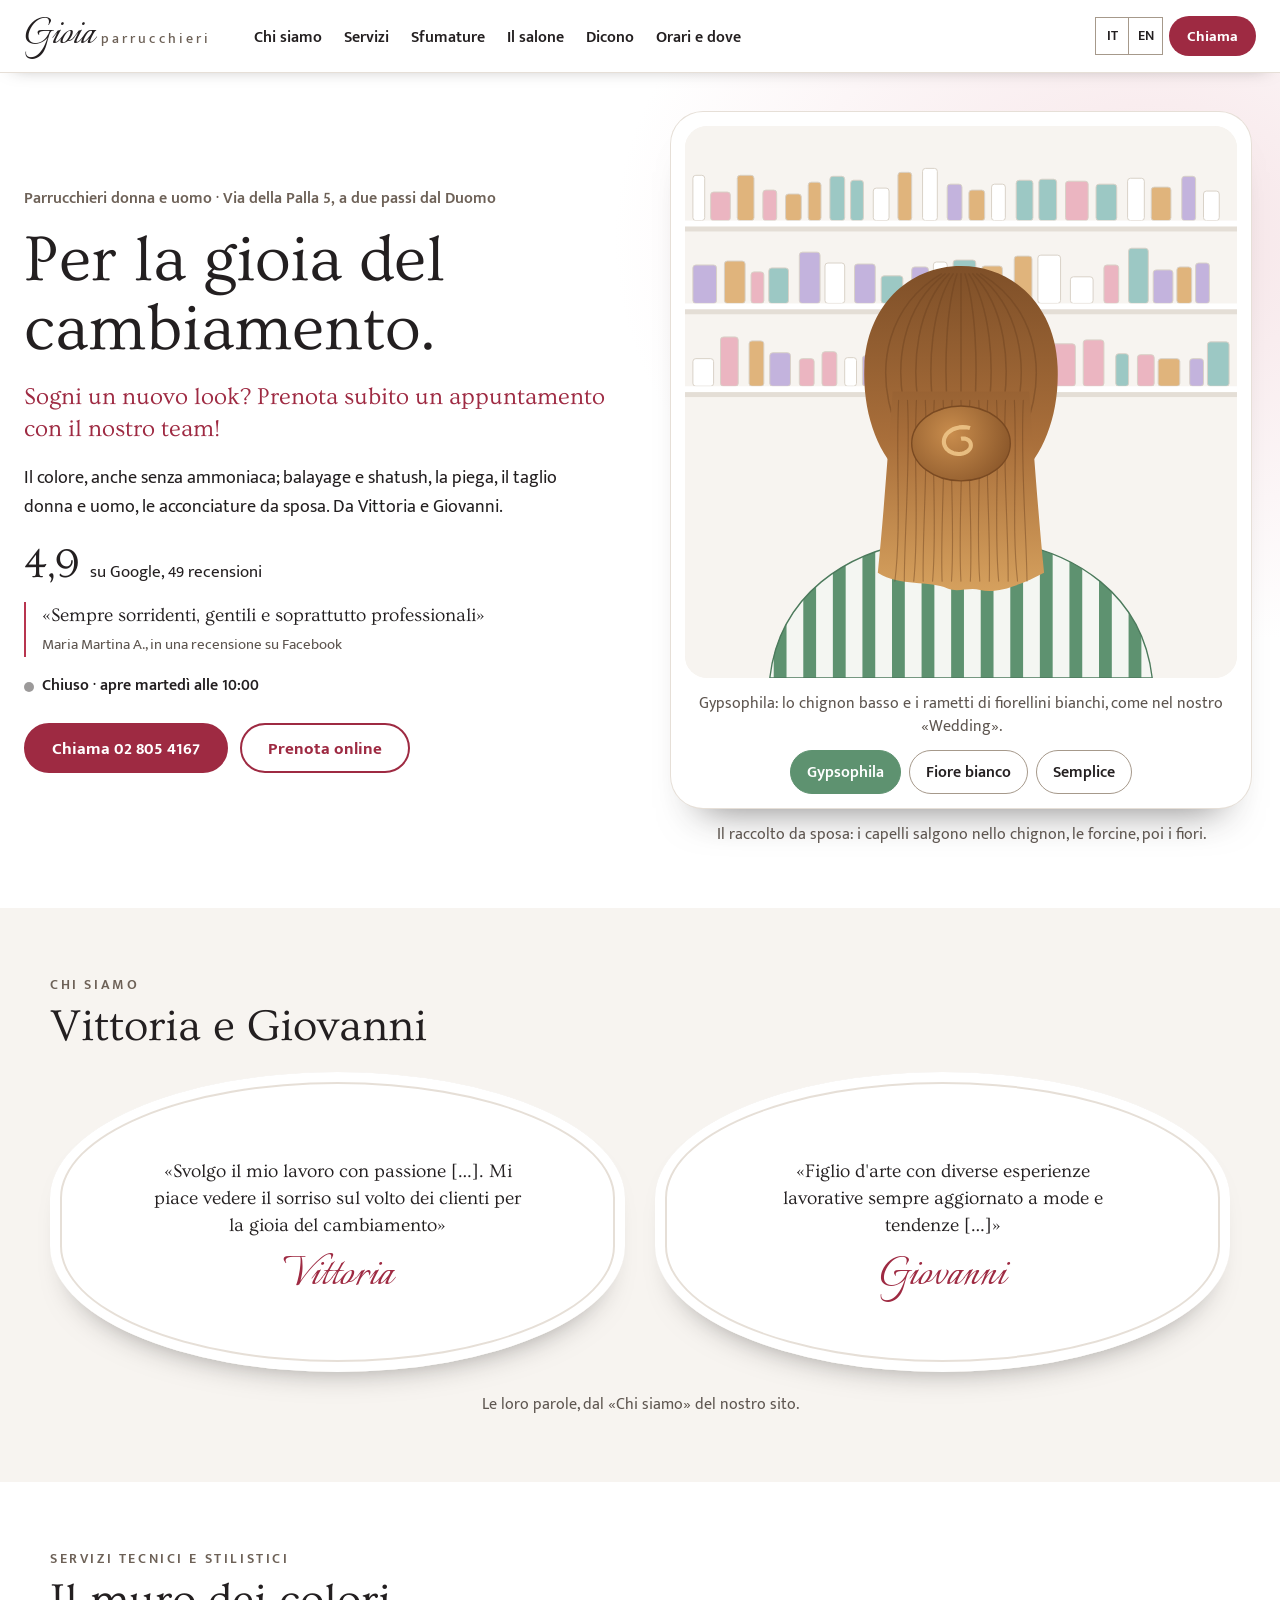
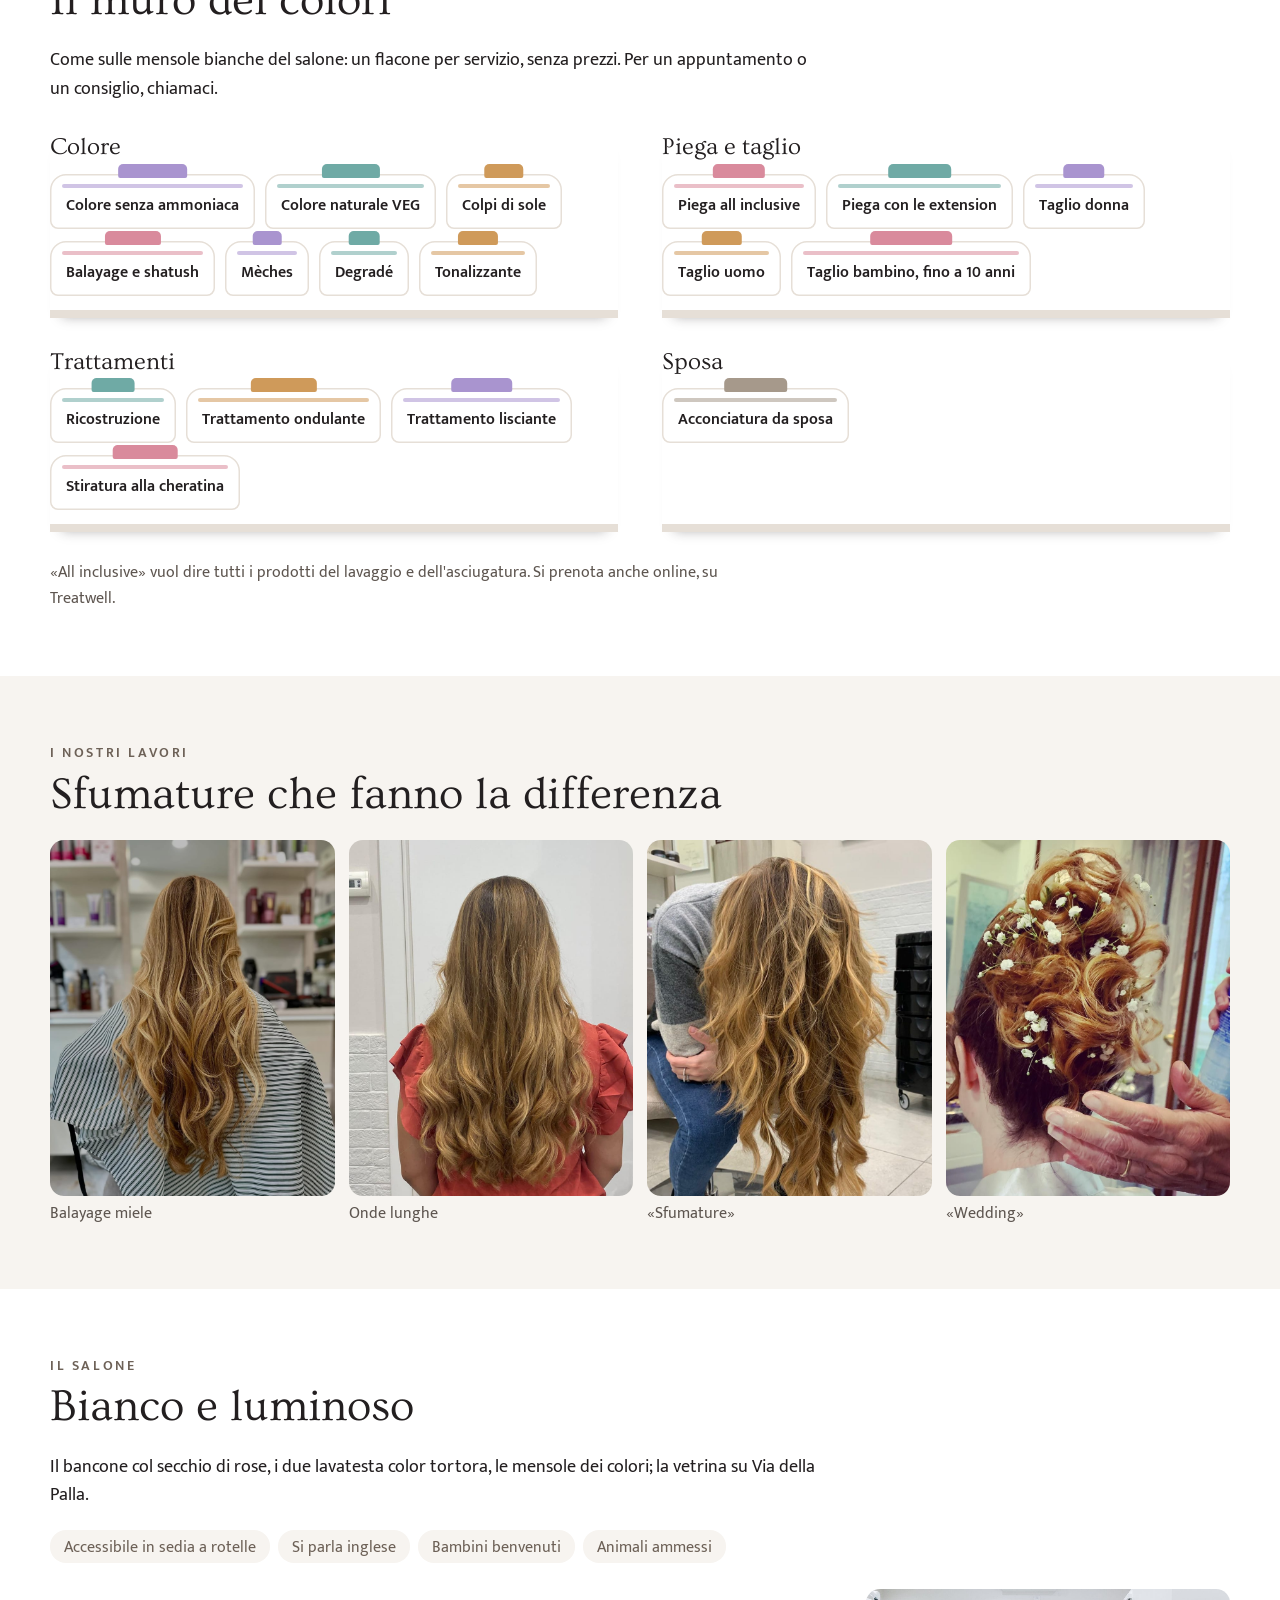
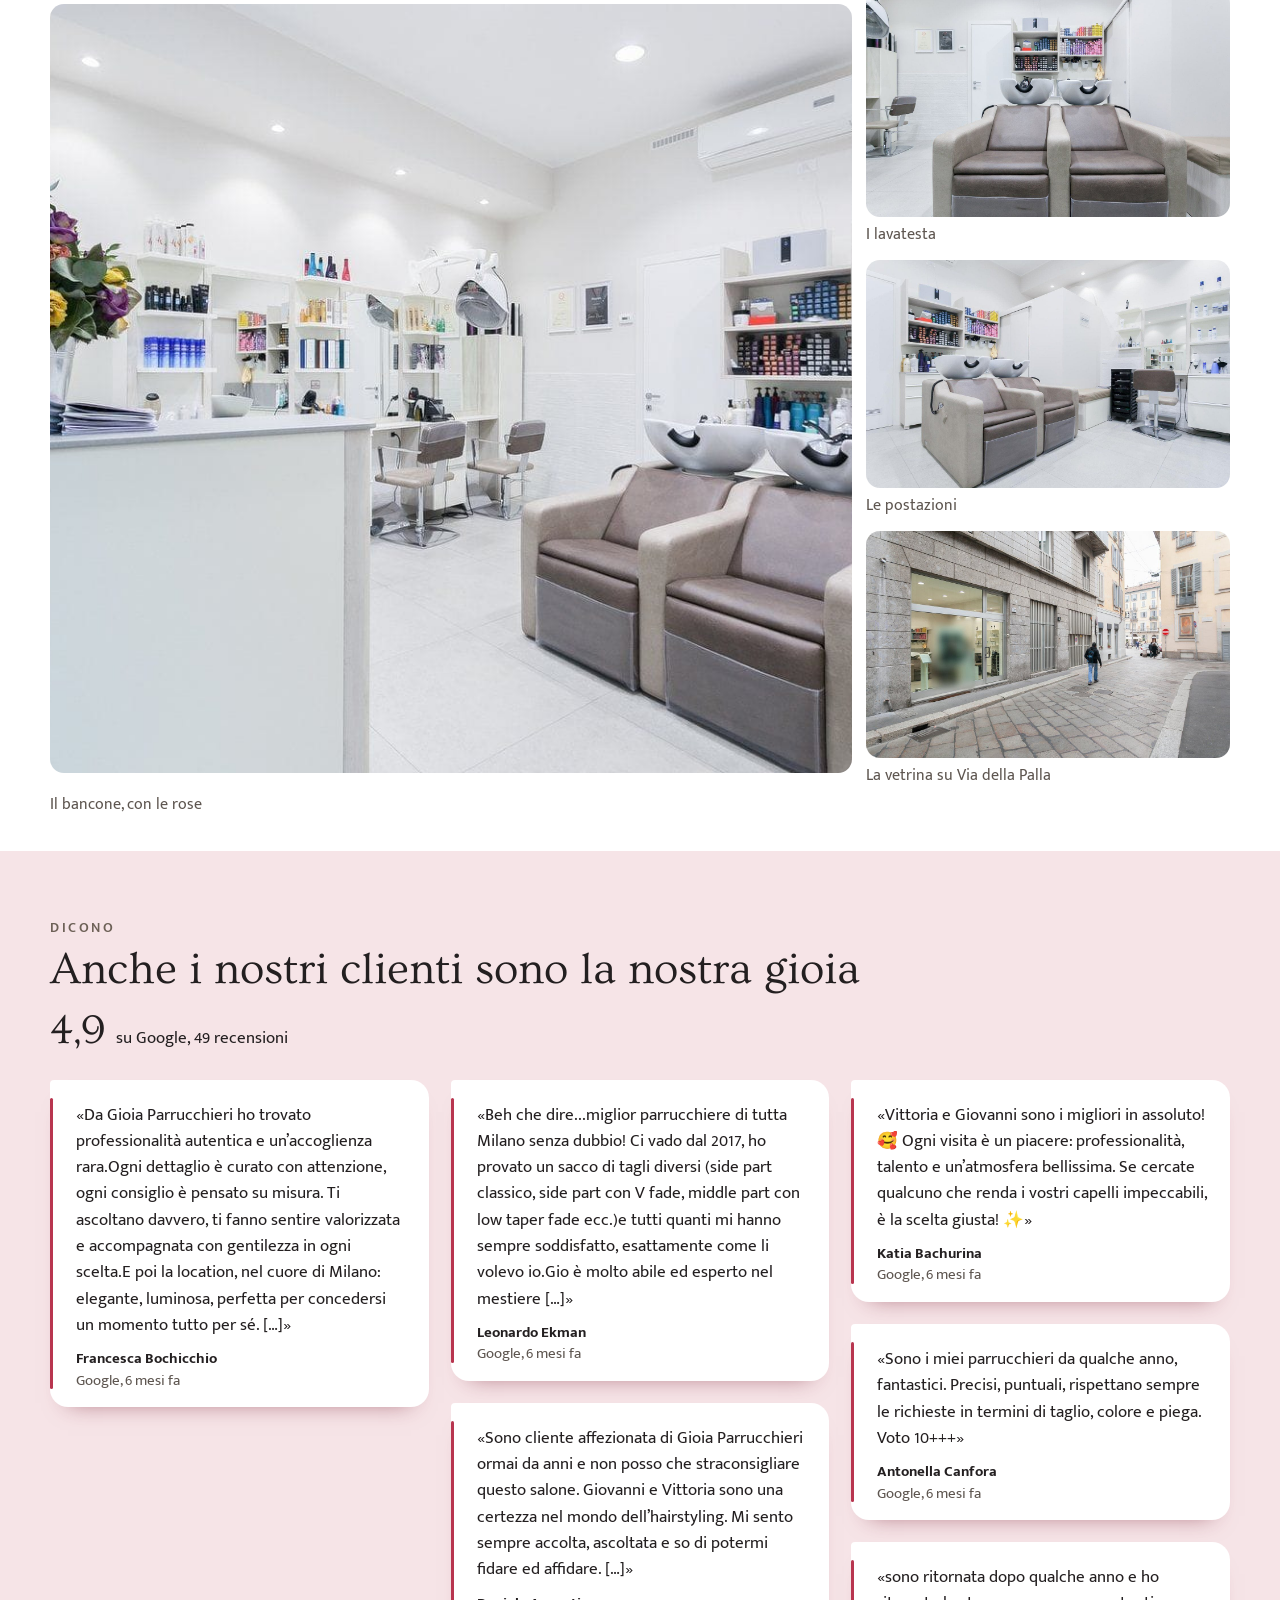
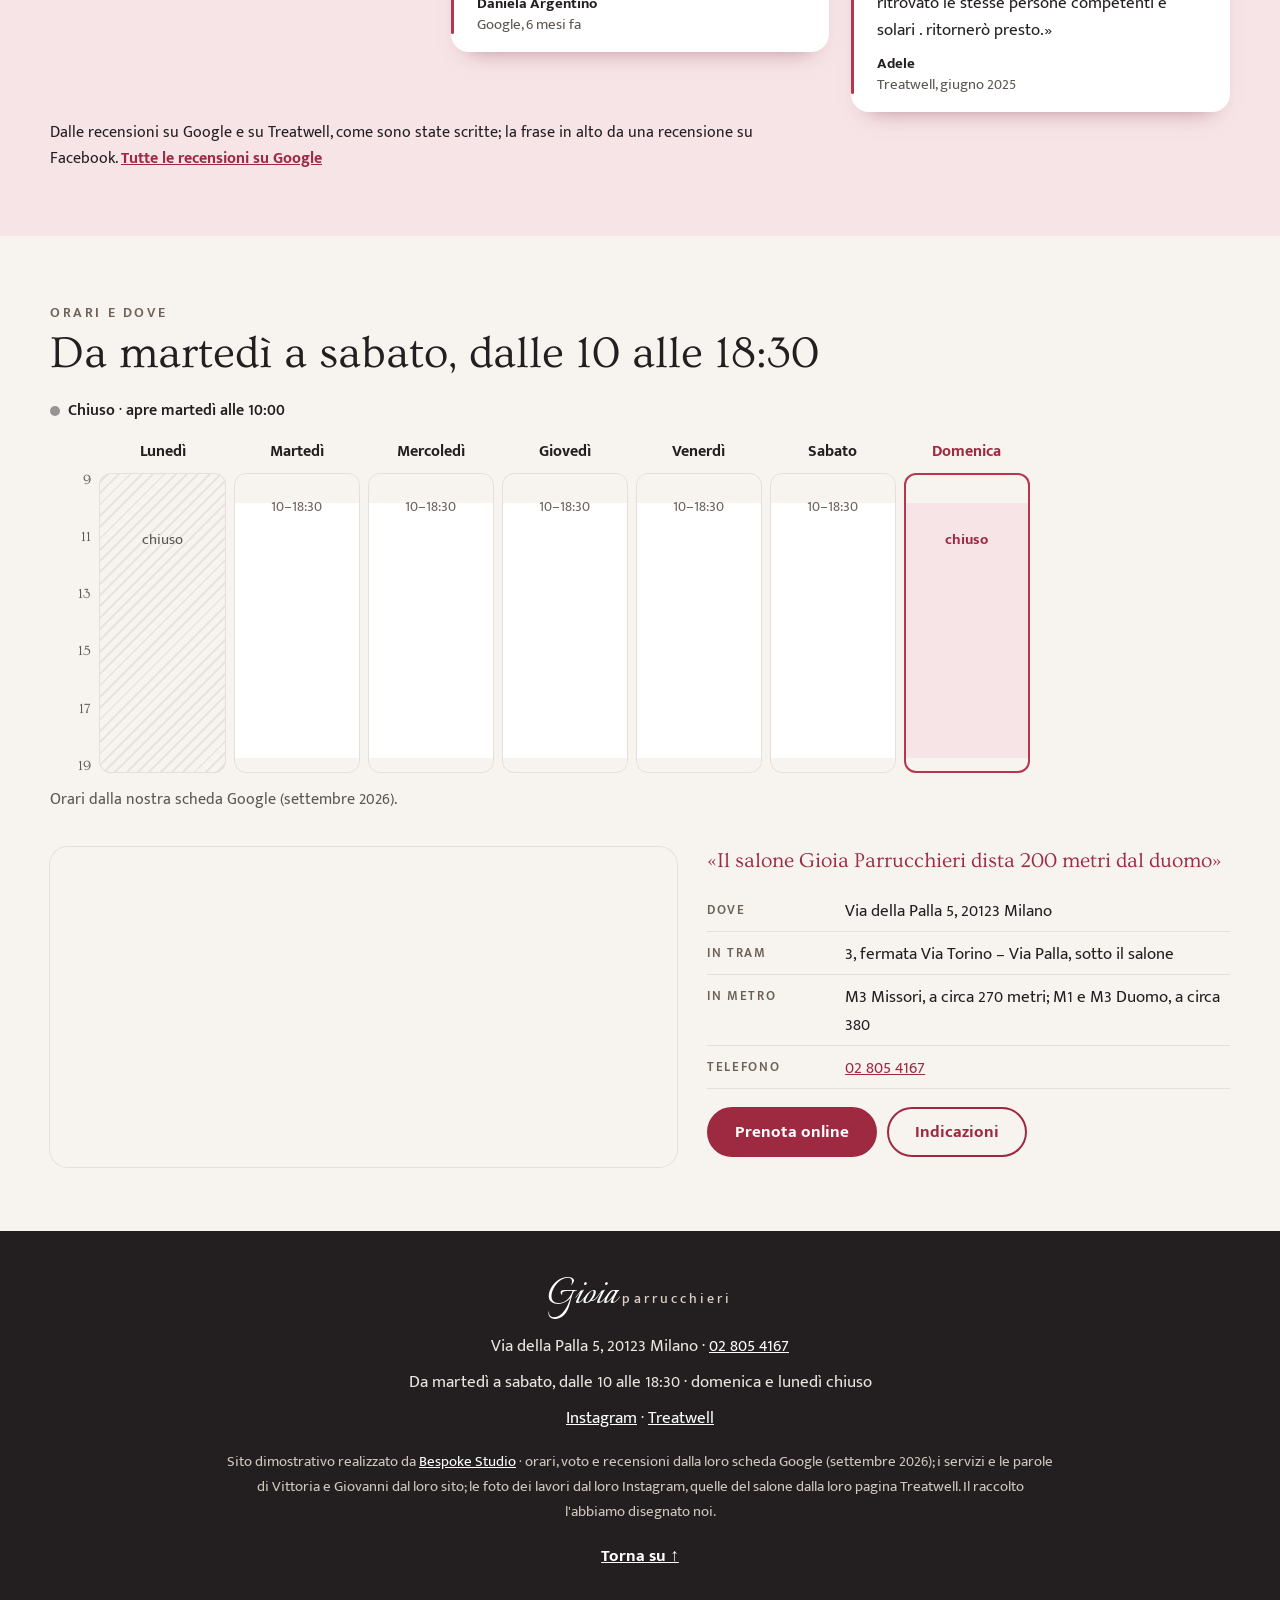
==== index.html @ 91696e89 "Gioia Parrucchieri, Via della Palla 5 — il raccolto Il salone di Vittoria e Giovanni a due passi dal" ====
<!DOCTYPE html>
<html lang="it" class="no-js">
<head>
<meta charset="utf-8">
<meta name="viewport" content="width=device-width, initial-scale=1">
<script>(function(){var r=document.documentElement;r.classList.remove('no-js');
/* la firma: finché main.js non parte c'è la cliente coi capelli sciolti; se il codice non arriva, dopo 2,5 s il raccolto finito */
try{if(!matchMedia('(prefers-reduced-motion: reduce)').matches){r.classList.add('firma-attesa');window.__attesaRaccolto=setTimeout(function(){r.classList.remove('firma-attesa')},2500)}}catch(e){}})()</script>
<title>Gioia Parrucchieri — Parrucchieri donna e uomo in Via della Palla 5, Milano (Duomo, Via Torino)</title>
<meta name="description" content="Gioia Parrucchieri, Via della Palla 5, Milano, a due passi dal Duomo: colore anche senza ammoniaca, balayage e shatush, piega, taglio donna e uomo, acconciature da sposa. Da martedì a sabato 10–18:30. Google 4,9 su 49. Tel. 02 805 4167.">
<link rel="canonical" href="https://rotenzark.github.io/gioia-parrucchieri/">
<meta property="og:type" content="website">
<meta property="og:title" content="Gioia Parrucchieri — Per la gioia del cambiamento.">
<meta property="og:description" content="Il salone di Vittoria e Giovanni in Via della Palla 5, a due passi dal Duomo.">
<meta property="og:image" content="https://rotenzark.github.io/gioia-parrucchieri/img/og.jpg">
<meta property="og:url" content="https://rotenzark.github.io/gioia-parrucchieri/">
<meta property="og:locale" content="it_IT">
<meta name="twitter:card" content="summary_large_image">
<meta name="theme-color" content="#FFFFFF">
<link rel="icon" href="img/favicon.svg" type="image/svg+xml">
<link rel="icon" href="img/favicon-32.png" sizes="32x32" type="image/png">
<link rel="apple-touch-icon" href="img/apple-touch-icon.png">
<link rel="preconnect" href="https://fonts.googleapis.com">
<link rel="preconnect" href="https://fonts.gstatic.com" crossorigin>
<link href="https://fonts.googleapis.com/css2?family=Italianno&amp;family=Ovo&amp;family=Mukta+Mahee:wght@400;500;600;700&amp;display=swap" rel="stylesheet">
<link rel="stylesheet" href="css/styles.css?v=1">
<script src="https://cdn.jsdelivr.net/npm/gsap@3.12.5/dist/gsap.min.js" defer></script>
<script src="https://cdn.jsdelivr.net/npm/gsap@3.12.5/dist/ScrollTrigger.min.js" defer></script>
<script src="js/main.js?v=1" defer></script>
<script type="application/ld+json">
{"@context":"https://schema.org","@type":"HairSalon","name":"Gioia Parrucchieri","description":"Parrucchieri donna e uomo in Via della Palla 5 a Milano, a due passi dal Duomo: colore anche senza ammoniaca, balayage e shatush, piega, taglio, acconciature da sposa.","url":"https://rotenzark.github.io/gioia-parrucchieri/","image":"https://rotenzark.github.io/gioia-parrucchieri/img/og.jpg","telephone":"+39 02 805 4167","address":{"@type":"PostalAddress","streetAddress":"Via della Palla 5","postalCode":"20123","addressLocality":"Milano","addressRegion":"MI","addressCountry":"IT"},"geo":{"@type":"GeoCoordinates","latitude":45.461249,"longitude":9.186181},"openingHoursSpecification":[{"@type":"OpeningHoursSpecification","dayOfWeek":["Tuesday","Wednesday","Thursday","Friday","Saturday"],"opens":"10:00","closes":"18:30"}],"aggregateRating":{"@type":"AggregateRating","ratingValue":"4.9","reviewCount":"49","bestRating":"5"},"sameAs":["https://www.instagram.com/gioia_parrucchieri/","https://www.treatwell.it/salone/gioia-parrucchieri/"]}
</script>
</head>
<body>

<a class="salta" href="#contenuto" data-i18n="m.salta">Vai al contenuto</a>

<header class="testata" id="testata">
  <div class="testata__dentro">
    <a class="marchio" href="#inizio" aria-label="Gioia Parrucchieri: torna all'inizio" data-i18n-aria="m.top">
      <span class="marchio__gioia" aria-hidden="true">Gioia</span>
      <span class="marchio__sotto" aria-hidden="true">parrucchieri</span>
    </a>
    <nav id="mainNav" class="voci" aria-label="Le sezioni" data-i18n-aria="m.nav">
      <a href="#noi" data-i18n="n.noi">Chi siamo</a>
      <a href="#servizi" data-i18n="n.servizi">Servizi</a>
      <a href="#sfumature" data-i18n="n.sfumature">Sfumature</a>
      <a href="#salone" data-i18n="n.salone">Il salone</a>
      <a href="#dicono" data-i18n="n.dicono">Dicono</a>
      <a href="#orari" data-i18n="n.orari">Orari e dove</a>
    </nav>
    <div class="testata__azioni">
      <div class="lingue" role="group" aria-label="Lingua" data-i18n-aria="m.lingua">
        <button type="button" data-lang="it" aria-pressed="true">IT</button>
        <button type="button" data-lang="en" aria-pressed="false">EN</button>
      </div>
      <a class="chiama" href="tel:+39028054167"><span data-i18n="t.chiama">Chiama</span></a>
      <button id="burger" class="burger" type="button" aria-expanded="false" aria-controls="menuMobile" aria-label="Apri il menu" data-i18n-aria="m.menu"><span></span><span></span><span></span></button>
    </div>
  </div>
</header>

<nav id="menuMobile" class="menu-mobile" hidden aria-label="Le sezioni" data-i18n-aria="m.nav">
  <a href="#noi" data-i18n="n.noi">Chi siamo</a>
  <a href="#servizi" data-i18n="n.servizi">Servizi</a>
  <a href="#sfumature" data-i18n="n.sfumature">Sfumature</a>
  <a href="#salone" data-i18n="n.salone">Il salone</a>
  <a href="#dicono" data-i18n="n.dicono">Dicono</a>
  <a href="#orari" data-i18n="n.orari">Orari e dove</a>
  <a class="menu-mobile__tel" href="tel:+39028054167"><span data-i18n="t.chiama">Chiama</span> <span class="intero">02 805 4167</span></a>
</nav>

<main id="contenuto">

  <!-- ══════ L'APERTURA: il salone bianco, lo specchio ══════ -->
  <section id="inizio" class="apertura" aria-labelledby="titolo">
    <div class="apertura__testo">
      <p class="apertura__sopra" data-i18n="h.sopra">Parrucchieri donna e uomo · Via della Palla 5, a due passi dal Duomo</p>
      <h1 id="titolo" class="titolo" data-i18n="h.titolo">Per la gioia del cambiamento.</h1>
      <p class="apertura__seconda" data-i18n="h.seconda">Sogni un nuovo look? Prenota subito un appuntamento con il nostro team!</p>
      <p class="apertura__frase" data-i18n="h.testo">Il colore, anche senza ammoniaca; balayage e shatush, la piega, il taglio donna e uomo, le acconciature da sposa. Da Vittoria e Giovanni.</p>
      <p class="voto"><b class="voto__n">4,9</b> <span class="voto__su" data-i18n="h.google">su Google, 49 recensioni</span></p>
      <blockquote class="citazione">
        <p>«Sempre sorridenti, gentili e soprattutto professionali»</p>
        <footer data-i18n="h.chi">Maria Martina A., in una recensione su Facebook</footer>
      </blockquote>
      <p class="stato" id="orarioStato">Da martedì a sabato, 10–18:30</p>
      <div class="apertura__azioni">
        <a class="bottone bottone--pieno" href="tel:+39028054167"><span data-i18n="t.chiama">Chiama</span>&nbsp;<span class="intero">02 805 4167</span></a>
        <a class="bottone bottone--vuoto" href="https://www.treatwell.it/salone/gioia-parrucchieri/" target="_blank" rel="noopener" data-i18n="t.prenota2">Prenota online</a>
      </div>
    </div>
    <div class="apertura__firma">
      <div class="specchiera">
        <figure class="postazione" id="raccolto-firma" data-modo="0" data-firma="fatta">
          <!--RACCOLTO--><svg class="raccolto__svg" id="raccoltoSvg" viewBox="0 0 560 560" role="img" aria-labelledby="raccoltoTitolo raccoltoDesc">
        <title id="raccoltoTitolo" data-i18n="p.titolo">Il raccolto</title>
        <desc id="raccoltoDesc" data-i18n="p.desc">Una cliente di spalle con la mantellina a righe verdi e bianche, davanti al muro bianco con le mensole dei flaconi. I capelli lunghi color miele salgono verso la nuca, si avvolgono in uno chignon, entrano le forcine e poi i fiori: i rametti di gypsophila o un fiore bianco. Tre raccolti: gypsophila, fiore bianco, semplice.</desc>
        <defs>
          <linearGradient id="gio-miele" x1="0" y1="140" x2="0" y2="530" gradientUnits="userSpaceOnUse"><stop offset="0" stop-color="#7E4F28"/><stop offset=".45" stop-color="#A86E3A"/><stop offset="1" stop-color="#D6A15E"/></linearGradient>
          <radialGradient id="gio-crocchia" cx="-10" cy="-10" r="60" gradientUnits="userSpaceOnUse"><stop offset="0" stop-color="#C98D4D"/><stop offset="1" stop-color="#8E5A2C"/></radialGradient>
          <pattern id="gio-righe" width="30" height="30" patternUnits="userSpaceOnUse"><rect width="30" height="30" fill="#F4F6F2"/><rect width="13" height="30" fill="#5E9270"/></pattern>
        </defs>
        <rect class="muro" x="0" y="0" width="560" height="560"/>
        <g class="mensole"><rect class="boccetta boccetta--bianca" x="8" y="50" width="12" height="46" rx="3"/><rect class="boccetta boccetta--rosa" x="26" y="67" width="20" height="29" rx="3"/><rect class="boccetta boccetta--ambra" x="53" y="50" width="17" height="46" rx="3"/><rect class="boccetta boccetta--rosa" x="79" y="65" width="14" height="31" rx="3"/><rect class="boccetta boccetta--ambra" x="102" y="69" width="16" height="27" rx="3"/><rect class="boccetta boccetta--ambra" x="125" y="57" width="13" height="39" rx="3"/><rect class="boccetta boccetta--acqua" x="147" y="51" width="15" height="45" rx="3"/><rect class="boccetta boccetta--acqua" x="168" y="55" width="13" height="41" rx="3"/><rect class="boccetta boccetta--bianca" x="191" y="63" width="16" height="33" rx="3"/><rect class="boccetta boccetta--ambra" x="216" y="47" width="14" height="49" rx="3"/><rect class="boccetta boccetta--bianca" x="241" y="43" width="15" height="53" rx="3"/><rect class="boccetta boccetta--lilla" x="266" y="59" width="15" height="37" rx="3"/><rect class="boccetta boccetta--ambra" x="288" y="65" width="16" height="31" rx="3"/><rect class="boccetta boccetta--bianca" x="311" y="59" width="14" height="37" rx="3"/><rect class="boccetta boccetta--acqua" x="336" y="55" width="17" height="41" rx="3"/><rect class="boccetta boccetta--acqua" x="359" y="54" width="18" height="42" rx="3"/><rect class="boccetta boccetta--rosa" x="386" y="56" width="23" height="40" rx="3"/><rect class="boccetta boccetta--acqua" x="417" y="59" width="21" height="37" rx="3"/><rect class="boccetta boccetta--bianca" x="449" y="53" width="17" height="43" rx="3"/><rect class="boccetta boccetta--ambra" x="473" y="62" width="20" height="34" rx="3"/><rect class="boccetta boccetta--lilla" x="504" y="51" width="14" height="45" rx="3"/><rect class="boccetta boccetta--bianca" x="526" y="66" width="16" height="30" rx="3"/><rect class="mensola" x="0" y="96" width="560" height="6"/><rect class="mensola__ombra" x="0" y="102" width="560" height="5"/><rect class="boccetta boccetta--lilla" x="8" y="141" width="24" height="39" rx="3"/><rect class="boccetta boccetta--ambra" x="40" y="137" width="21" height="43" rx="3"/><rect class="boccetta boccetta--rosa" x="67" y="148" width="13" height="32" rx="3"/><rect class="boccetta boccetta--acqua" x="85" y="144" width="20" height="36" rx="3"/><rect class="boccetta boccetta--lilla" x="116" y="128" width="21" height="52" rx="3"/><rect class="boccetta boccetta--bianca" x="142" y="139" width="20" height="41" rx="3"/><rect class="boccetta boccetta--lilla" x="172" y="140" width="21" height="40" rx="3"/><rect class="boccetta boccetta--acqua" x="199" y="152" width="22" height="28" rx="3"/><rect class="boccetta boccetta--lilla" x="230" y="143" width="17" height="37" rx="3"/><rect class="boccetta boccetta--bianca" x="252" y="138" width="14" height="42" rx="3"/><rect class="boccetta boccetta--acqua" x="272" y="136" width="23" height="44" rx="3"/><rect class="boccetta boccetta--ambra" x="301" y="142" width="21" height="38" rx="3"/><rect class="boccetta boccetta--ambra" x="334" y="132" width="18" height="48" rx="3"/><rect class="boccetta boccetta--bianca" x="358" y="131" width="23" height="49" rx="3"/><rect class="boccetta boccetta--bianca" x="391" y="153" width="23" height="27" rx="3"/><rect class="boccetta boccetta--rosa" x="425" y="141" width="15" height="39" rx="3"/><rect class="boccetta boccetta--acqua" x="450" y="124" width="20" height="56" rx="3"/><rect class="boccetta boccetta--lilla" x="475" y="146" width="20" height="34" rx="3"/><rect class="boccetta boccetta--ambra" x="499" y="143" width="15" height="37" rx="3"/><rect class="boccetta boccetta--lilla" x="518" y="139" width="14" height="41" rx="3"/><rect class="mensola" x="0" y="180" width="560" height="6"/><rect class="mensola__ombra" x="0" y="186" width="560" height="5"/><rect class="boccetta boccetta--bianca" x="8" y="236" width="21" height="28" rx="3"/><rect class="boccetta boccetta--rosa" x="36" y="214" width="18" height="50" rx="3"/><rect class="boccetta boccetta--ambra" x="65" y="218" width="15" height="46" rx="3"/><rect class="boccetta boccetta--lilla" x="86" y="230" width="21" height="34" rx="3"/><rect class="boccetta boccetta--rosa" x="116" y="236" width="15" height="28" rx="3"/><rect class="boccetta boccetta--rosa" x="139" y="229" width="15" height="35" rx="3"/><rect class="boccetta boccetta--bianca" x="162" y="235" width="12" height="29" rx="3"/><rect class="boccetta boccetta--lilla" x="180" y="233" width="21" height="31" rx="3"/><rect class="boccetta boccetta--ambra" x="206" y="223" width="17" height="41" rx="3"/><rect class="boccetta boccetta--bianca" x="233" y="225" width="15" height="39" rx="3"/><rect class="boccetta boccetta--ambra" x="257" y="236" width="18" height="28" rx="3"/><rect class="boccetta boccetta--rosa" x="282" y="219" width="14" height="45" rx="3"/><rect class="boccetta boccetta--bianca" x="305" y="222" width="12" height="42" rx="3"/><rect class="boccetta boccetta--rosa" x="322" y="219" width="17" height="45" rx="3"/><rect class="boccetta boccetta--rosa" x="346" y="225" width="19" height="39" rx="3"/><rect class="boccetta boccetta--rosa" x="372" y="221" width="24" height="43" rx="3"/><rect class="boccetta boccetta--rosa" x="404" y="217" width="21" height="47" rx="3"/><rect class="boccetta boccetta--acqua" x="437" y="231" width="13" height="33" rx="3"/><rect class="boccetta boccetta--rosa" x="459" y="232" width="17" height="32" rx="3"/><rect class="boccetta boccetta--ambra" x="480" y="236" width="22" height="28" rx="3"/><rect class="boccetta boccetta--lilla" x="512" y="236" width="14" height="28" rx="3"/><rect class="boccetta boccetta--acqua" x="530" y="219" width="22" height="45" rx="3"/><rect class="mensola" x="0" y="264" width="560" height="6"/><rect class="mensola__ombra" x="0" y="270" width="560" height="5"/></g>
        <g class="servito" transform="translate(0 0)">
          <path class="mantellina" d="M86 560 C 96 474, 166 432, 234 422 C 252 430, 308 430, 326 422 C 394 432, 464 474, 474 560 Z"/><path class="mantellina__collo" d="M234 422 C 252 434, 308 434, 326 422"/>
          <path class="collo" d="M252 352 C 252 382, 250 406, 244 428 L 316 428 C 310 406, 308 382, 308 352 Z"/>
          <path class="testa" d="M280 142 C 226 142, 184 184, 182 244 C 180 292, 196 334, 222 356 C 240 368, 262 374, 280 374 C 298 374, 320 368, 338 356 C 364 334, 380 292, 378 244 C 376 184, 334 142, 280 142 Z"/><path class="testa__trama" d="M260 150 C 210 180, 188 240, 216 310 M264 150 C 224 180, 206.4 240, 228.8 308 M268 150 C 238 180, 224.8 240, 241.6 306 M272 150 C 252 180, 243.2 240, 254.4 304 M276 150 C 266 180, 261.6 240, 267.2 302 M280 150 C 280 180, 280 240, 280 300 M284 150 C 294 180, 298.4 240, 292.8 302 M288 150 C 308 180, 316.8 240, 305.6 304 M292 150 C 322 180, 335.2 240, 318.4 306 M296 150 C 336 180, 353.6 240, 331.2 308 M300 150 C 350 180, 372 240, 344 310"/>
          <g class="nuca" opacity="1"><path class="nuca__trama" d="M214 364 C 227.2 352, 243.7 344, 252.3 334 M230.5 364 C 240.4 352, 252.8 344, 259.2 334 M247 364 C 253.6 352, 261.9 344, 266.1 334 M263.5 364 C 266.8 352, 270.9 344, 273.1 334 M280 364 C 280 352, 280 344, 280 334 M296.5 364 C 293.2 352, 289.1 344, 286.9 334 M313 364 C 306.4 352, 298.2 344, 293.9 334 M329.5 364 C 319.6 352, 307.2 344, 300.8 334 M346 364 C 332.8 352, 316.3 344, 307.7 334"/></g>
          <g class="lunghi" transform="translate(229.6 289.8) scale(0.18 0.1)" opacity="0"><path class="lunghi__massa" d="M188 250 C 182 330, 176 420, 168 502 C 198 522, 238 512, 262 524 C 276 530, 290 522, 306 526 C 330 532, 362 518, 392 502 C 384 420, 378 330, 372 250 Z"/><path class="lunghi__trama" d="M196 262 C 192 350.2, 200 438.4, 191 514 M208 262 C 212 350.2, 204 438.4, 203.7 514 M220 262 C 216 350.2, 224 438.4, 216.4 514 M232 262 C 236 350.2, 228 438.4, 229.1 514 M244 262 C 240 350.2, 248 438.4, 241.8 514 M256 262 C 260 350.2, 252 438.4, 254.6 514 M268 262 C 264 350.2, 272 438.4, 267.3 514 M280 262 C 284 350.2, 276 438.4, 280 514 M292 262 C 288 350.2, 296 438.4, 292.7 514 M304 262 C 308 350.2, 300 438.4, 305.4 514 M316 262 C 312 350.2, 320 438.4, 318.2 514 M328 262 C 332 350.2, 324 438.4, 330.9 514 M340 262 C 336 350.2, 344 438.4, 343.6 514 M352 262 C 356 350.2, 348 438.4, 356.3 514 M364 262 C 360 350.2, 368 438.4, 369 514"/></g>
          <g class="crocchia" transform="translate(280 322) scale(1)"><ellipse class="crocchia__massa" cx="0" cy="0" rx="50" ry="38"/></g>
          <path class="spirale" pathLength="1" stroke-dasharray="1 2" d="M280 317.3 L281.1 317.1 L282.2 317 L283.5 317.1 L284.7 317.4 L285.9 317.8 L287.1 318.5 L288.1 319.3 L289 320.4 L289.6 321.5 L289.9 322.8 L290 324.2 L289.8 325.6 L289.2 327 L288.3 328.3 L287.1 329.6 L285.5 330.7 L283.7 331.6 L281.7 332.2 L279.4 332.6 L277.1 332.7 L274.7 332.4 L272.3 331.9 L270.1 331 L268 329.8 L266.1 328.2 L264.6 326.5 L263.5 324.5 L262.8 322.3 L262.6 320 L262.9 317.7 L263.7 315.4 L265 313.1 L266.9 311.1 L269.2 309.3 L271.9 307.7 L274.9 306.6 L278.3 305.8 L281.8 305.5 L285.4 305.7 L288.9 306.3 L292.4 307.4 L295.6 309 L298.5 311.1 L300.9 313.5 L302.8 316.2 L304.1 319.2 L304.8 322.4 L304.8 325.7 L304 329 L302.5 332.1 L300.3 335.1 L297.5 337.8 L294.1 340.1 L290.2 342 L285.8 343.4 L281.2 344.1 L276.4 344.3 L271.6 343.8 L266.8 342.7 L262.4 340.9 L258.3 338.6 L254.7 335.7 L251.8 332.4 L249.6 328.6 L248.2 324.6 L247.7 320.4 L248.1 316.2 L249.4 312 L251.6 308 L254.7 304.3 L258.6 301 L263.2 298.2 L268.4 296.1 L274.1 294.6 L280 293.9 L286.1 294 L292.1 294.9 L297.9 296.6 L303.4 299 L308.2 302.2 L312.4 306 L315.8 310.3 L318.2 315 L319.5 320.1 L319.8 325.3 L318.9 330.5 L316.9 335.6 L313.8 340.3 L309.7 344.7 L304.7 348.5" stroke-dashoffset="0"/>
          <g class="forcine" transform="translate(0 0)" opacity="1"><path class="forcina" d="M0 0 L 16 0 M0 4 L 13 4 C 16 4, 17 2, 16 0" transform="translate(234 312) rotate(-30)"/><path class="forcina" d="M0 0 L 16 0 M0 4 L 13 4 C 16 4, 17 2, 16 0" transform="translate(324 308) rotate(28)"/><path class="forcina" d="M0 0 L 16 0 M0 4 L 13 4 C 16 4, 17 2, 16 0" transform="translate(250 348) rotate(-60)"/><path class="forcina" d="M0 0 L 16 0 M0 4 L 13 4 C 16 4, 17 2, 16 0" transform="translate(314 346) rotate(58)"/></g>
          <g class="modo modo--gypsophila" data-m="0"><g class="fiori" data-m="0" transform="translate(280 322) scale(1) translate(-280 -322)" opacity="1"><path class="gypso__stelo" d="M226 300 C 240 276, 262 268, 280 270 M334 300 C 322 278, 300 268, 282 270"/><g class="gypso"><circle cx="223.5" cy="310.5" r="2.6"/><circle cx="221.2" cy="313.8" r="2.6"/><circle cx="217.4" cy="312.5" r="2.6"/><circle cx="217.4" cy="308.5" r="2.6"/><circle cx="221.2" cy="307.3" r="2.6"/><circle class="gypso__cuore" cx="220.1" cy="310.5" r="1.6"/></g><g class="gypso"><circle cx="220.7" cy="307.4" r="2.6"/><circle cx="218.4" cy="310.6" r="2.6"/><circle cx="214.6" cy="309.4" r="2.6"/><circle cx="214.6" cy="305.4" r="2.6"/><circle cx="218.4" cy="304.2" r="2.6"/><circle class="gypso__cuore" cx="217.3" cy="307.4" r="1.6"/></g><g class="gypso"><circle cx="227.5" cy="306.4" r="2.6"/><circle cx="225.2" cy="309.7" r="2.6"/><circle cx="221.4" cy="308.4" r="2.6"/><circle cx="221.4" cy="304.4" r="2.6"/><circle cx="225.2" cy="303.2" r="2.6"/><circle class="gypso__cuore" cx="224.1" cy="306.4" r="1.6"/></g><g class="gypso"><circle cx="236.9" cy="299.4" r="2.6"/><circle cx="234.5" cy="302.7" r="2.6"/><circle cx="230.7" cy="301.4" r="2.6"/><circle cx="230.7" cy="297.5" r="2.6"/><circle cx="234.5" cy="296.2" r="2.6"/><circle class="gypso__cuore" cx="233.5" cy="299.4" r="1.6"/></g><g class="gypso"><circle cx="223.2" cy="289.5" r="2.6"/><circle cx="220.8" cy="292.7" r="2.6"/><circle cx="217" cy="291.5" r="2.6"/><circle cx="217" cy="287.5" r="2.6"/><circle cx="220.8" cy="286.2" r="2.6"/><circle class="gypso__cuore" cx="219.8" cy="289.5" r="1.6"/></g><g class="gypso"><circle cx="232.4" cy="276.8" r="2.6"/><circle cx="230.1" cy="280" r="2.6"/><circle cx="226.3" cy="278.8" r="2.6"/><circle cx="226.3" cy="274.8" r="2.6"/><circle cx="230.1" cy="273.6" r="2.6"/><circle class="gypso__cuore" cx="229" cy="276.8" r="1.6"/></g><g class="gypso"><circle cx="244.9" cy="288.1" r="2.6"/><circle cx="242.6" cy="291.3" r="2.6"/><circle cx="238.8" cy="290.1" r="2.6"/><circle cx="238.8" cy="286.1" r="2.6"/><circle cx="242.6" cy="284.8" r="2.6"/><circle class="gypso__cuore" cx="241.5" cy="288.1" r="1.6"/></g><g class="gypso"><circle cx="259.5" cy="283.3" r="2.6"/><circle cx="257.1" cy="286.6" r="2.6"/><circle cx="253.3" cy="285.3" r="2.6"/><circle cx="253.3" cy="281.4" r="2.6"/><circle cx="257.1" cy="280.1" r="2.6"/><circle class="gypso__cuore" cx="256.1" cy="283.3" r="1.6"/></g><g class="gypso"><circle cx="266.4" cy="287.7" r="2.6"/><circle cx="264.1" cy="291" r="2.6"/><circle cx="260.3" cy="289.7" r="2.6"/><circle cx="260.3" cy="285.7" r="2.6"/><circle cx="264.1" cy="284.5" r="2.6"/><circle class="gypso__cuore" cx="263" cy="287.7" r="1.6"/></g><g class="gypso"><circle cx="271" cy="274.5" r="2.6"/><circle cx="268.7" cy="277.8" r="2.6"/><circle cx="264.9" cy="276.5" r="2.6"/><circle cx="264.9" cy="272.5" r="2.6"/><circle cx="268.7" cy="271.3" r="2.6"/><circle class="gypso__cuore" cx="267.6" cy="274.5" r="1.6"/></g><g class="gypso"><circle cx="272.2" cy="257.1" r="2.6"/><circle cx="269.9" cy="260.3" r="2.6"/><circle cx="266.1" cy="259.1" r="2.6"/><circle cx="266.1" cy="255.1" r="2.6"/><circle cx="269.9" cy="253.9" r="2.6"/><circle class="gypso__cuore" cx="268.8" cy="257.1" r="1.6"/></g><g class="gypso"><circle cx="284.2" cy="281.9" r="2.6"/><circle cx="281.9" cy="285.2" r="2.6"/><circle cx="278.1" cy="283.9" r="2.6"/><circle cx="278.1" cy="279.9" r="2.6"/><circle cx="281.9" cy="278.7" r="2.6"/><circle class="gypso__cuore" cx="280.8" cy="281.9" r="1.6"/></g><g class="gypso"><circle cx="291.9" cy="273.2" r="2.6"/><circle cx="289.6" cy="276.5" r="2.6"/><circle cx="285.8" cy="275.2" r="2.6"/><circle cx="285.8" cy="271.2" r="2.6"/><circle cx="289.6" cy="270" r="2.6"/><circle class="gypso__cuore" cx="288.5" cy="273.2" r="1.6"/></g><g class="gypso"><circle cx="293.1" cy="277.4" r="2.6"/><circle cx="290.8" cy="280.7" r="2.6"/><circle cx="287" cy="279.4" r="2.6"/><circle cx="287" cy="275.4" r="2.6"/><circle cx="290.8" cy="274.2" r="2.6"/><circle class="gypso__cuore" cx="289.7" cy="277.4" r="1.6"/></g><g class="gypso"><circle cx="305.9" cy="264.3" r="2.6"/><circle cx="303.5" cy="267.5" r="2.6"/><circle cx="299.7" cy="266.3" r="2.6"/><circle cx="299.7" cy="262.3" r="2.6"/><circle cx="303.5" cy="261.1" r="2.6"/><circle class="gypso__cuore" cx="302.5" cy="264.3" r="1.6"/></g><g class="gypso"><circle cx="310.8" cy="276.8" r="2.6"/><circle cx="308.5" cy="280.1" r="2.6"/><circle cx="304.7" cy="278.8" r="2.6"/><circle cx="304.7" cy="274.9" r="2.6"/><circle cx="308.5" cy="273.6" r="2.6"/><circle class="gypso__cuore" cx="307.4" cy="276.8" r="1.6"/></g><g class="gypso"><circle cx="320.4" cy="265.4" r="2.6"/><circle cx="318" cy="268.7" r="2.6"/><circle cx="314.2" cy="267.4" r="2.6"/><circle cx="314.2" cy="263.4" r="2.6"/><circle cx="318" cy="262.2" r="2.6"/><circle class="gypso__cuore" cx="317" cy="265.4" r="1.6"/></g><g class="gypso"><circle cx="323.7" cy="284.2" r="2.6"/><circle cx="321.4" cy="287.4" r="2.6"/><circle cx="317.6" cy="286.2" r="2.6"/><circle cx="317.6" cy="282.2" r="2.6"/><circle cx="321.4" cy="280.9" r="2.6"/><circle class="gypso__cuore" cx="320.3" cy="284.2" r="1.6"/></g><g class="gypso"><circle cx="333.8" cy="290.1" r="2.6"/><circle cx="331.4" cy="293.3" r="2.6"/><circle cx="327.6" cy="292.1" r="2.6"/><circle cx="327.6" cy="288.1" r="2.6"/><circle cx="331.4" cy="286.9" r="2.6"/><circle class="gypso__cuore" cx="330.4" cy="290.1" r="1.6"/></g><g class="gypso"><circle cx="340" cy="293.7" r="2.6"/><circle cx="337.7" cy="296.9" r="2.6"/><circle cx="333.9" cy="295.7" r="2.6"/><circle cx="333.9" cy="291.7" r="2.6"/><circle cx="337.7" cy="290.5" r="2.6"/><circle class="gypso__cuore" cx="336.6" cy="293.7" r="1.6"/></g><g class="gypso"><circle cx="346.3" cy="294.9" r="2.6"/><circle cx="344" cy="298.1" r="2.6"/><circle cx="340.2" cy="296.9" r="2.6"/><circle cx="340.2" cy="292.9" r="2.6"/><circle cx="344" cy="291.7" r="2.6"/><circle class="gypso__cuore" cx="342.9" cy="294.9" r="1.6"/></g><g class="gypso"><circle cx="330.1" cy="307.1" r="2.6"/><circle cx="327.8" cy="310.3" r="2.6"/><circle cx="324" cy="309.1" r="2.6"/><circle cx="324" cy="305.1" r="2.6"/><circle cx="327.8" cy="303.9" r="2.6"/><circle class="gypso__cuore" cx="326.7" cy="307.1" r="1.6"/></g><g class="gypso"><circle cx="346.6" cy="311.3" r="2.6"/><circle cx="344.3" cy="314.6" r="2.6"/><circle cx="340.4" cy="313.3" r="2.6"/><circle cx="340.4" cy="309.3" r="2.6"/><circle cx="344.3" cy="308.1" r="2.6"/><circle class="gypso__cuore" cx="343.2" cy="311.3" r="1.6"/></g><g class="gypso"><circle cx="347.3" cy="319.8" r="2.6"/><circle cx="344.9" cy="323" r="2.6"/><circle cx="341.1" cy="321.8" r="2.6"/><circle cx="341.1" cy="317.8" r="2.6"/><circle cx="344.9" cy="316.6" r="2.6"/><circle class="gypso__cuore" cx="343.9" cy="319.8" r="1.6"/></g></g></g><g class="modo modo--fiore" data-m="1"><g class="fiori" data-m="1" transform="translate(280 322) scale(1) translate(-280 -322)" opacity="1"><path class="fiore__foglia" d="M244 306 C 262 312, 276 304, 282 294 C 270 294, 256 298, 244 306 Z"/><ellipse class="fiore__petalo" cx="236" cy="281" rx="9" ry="16" transform="rotate(0 236 296)"/><ellipse class="fiore__petalo" cx="236" cy="281" rx="9" ry="16" transform="rotate(60 236 296)"/><ellipse class="fiore__petalo" cx="236" cy="281" rx="9" ry="16" transform="rotate(120 236 296)"/><ellipse class="fiore__petalo" cx="236" cy="281" rx="9" ry="16" transform="rotate(180 236 296)"/><ellipse class="fiore__petalo" cx="236" cy="281" rx="9" ry="16" transform="rotate(240 236 296)"/><ellipse class="fiore__petalo" cx="236" cy="281" rx="9" ry="16" transform="rotate(300 236 296)"/><circle class="fiore__cuore" cx="236" cy="296" r="6"/></g></g>
          <g class="riflesso" opacity="1"><path class="riflesso__luce" d="M236 176 C 250 164, 272 158, 294 160 M214 214 C 222 196, 236 184, 252 176 M322 170 C 338 178, 352 192, 360 210"/></g>
        </g>
      </svg><!--/RACCOLTO-->
          <figcaption class="postazione__didascalia">
            <span class="postazione__d" data-m="0" data-i18n="p.d0">Gypsophila: lo chignon basso e i rametti di fiorellini bianchi, come nel nostro «Wedding».</span>
            <span class="postazione__d" data-m="1" data-i18n="p.d1">Fiore bianco: lo chignon e un fiore solo, di lato.</span>
            <span class="postazione__d" data-m="2" data-i18n="p.d2">Semplice: lo chignon e le forcine, niente altro.</span>
          </figcaption>
          <div class="postazione__modi" role="group" aria-label="Quale raccolto" data-i18n-aria="p.modi">
            <button type="button" data-modo="0" aria-pressed="true" data-i18n="p.b0">Gypsophila</button>
            <button type="button" data-modo="1" aria-pressed="false" data-i18n="p.b1">Fiore bianco</button>
            <button type="button" data-modo="2" aria-pressed="false" data-i18n="p.b2">Semplice</button>
          </div>
          <p class="visually-hidden" id="raccoltoLeggi" aria-live="polite"></p>
        </figure>
      </div>
      <p class="apertura__nota" data-i18n="p.nota">Il raccolto da sposa: i capelli salgono nello chignon, le forcine, poi i fiori.</p>
    </div>
  </section>

  <!-- ══════ VITTORIA E GIOVANNI ══════ -->
  <section id="noi" class="capitolo capitolo--crema" aria-labelledby="noiT">
    <p class="etichetta" data-i18n="c.etichetta">Chi siamo</p>
    <h2 id="noiT" class="capitolo__titolo" data-i18n="c.titolo">Vittoria e Giovanni</h2>
    <div class="coppia">
      <figure class="ovale reveal">
        <blockquote class="ovale__parole"><p data-i18n="c.vittoria">«Svolgo il mio lavoro con passione […]. Mi piace vedere il sorriso sul volto dei clienti per la gioia del cambiamento»</p></blockquote>
        <figcaption class="ovale__nome">Vittoria</figcaption>
      </figure>
      <figure class="ovale reveal">
        <blockquote class="ovale__parole"><p data-i18n="c.giovanni">«Figlio d'arte con diverse esperienze lavorative sempre aggiornato a mode e tendenze […]»</p></blockquote>
        <figcaption class="ovale__nome">Giovanni</figcaption>
      </figure>
    </div>
    <p class="coppia__nota" data-i18n="c.nota">Le loro parole, dal «Chi siamo» del nostro sito.</p>
  </section>

  <!-- ══════ IL MURO DEI COLORI: il listino ══════ -->
  <section id="servizi" class="capitolo capitolo--bianco" aria-labelledby="serviziT">
    <p class="etichetta" data-i18n="l.etichetta">Servizi tecnici e stilistici</p>
    <h2 id="serviziT" class="capitolo__titolo" data-i18n="l.titolo">Il muro dei colori</h2>
    <p class="capitolo__sotto" data-i18n="l.sotto">Come sulle mensole bianche del salone: un flacone per servizio, senza prezzi. Per un appuntamento o un consiglio, chiamaci.</p>
    <div class="scaffale">
      <div class="ripiano reveal">
        <h3 class="ripiano__nome" data-i18n="l.g1">Colore</h3>
        <ul class="flaconi">
          <li class="flacone flacone--lilla" data-i18n="l.a1">Colore senza ammoniaca</li>
          <li class="flacone flacone--acqua" data-i18n="l.a2">Colore naturale VEG</li>
          <li class="flacone flacone--ambra" data-i18n="l.a3">Colpi di sole</li>
          <li class="flacone flacone--rosa" data-i18n="l.a4">Balayage e shatush</li>
          <li class="flacone flacone--lilla" data-i18n="l.a5">Mèches</li>
          <li class="flacone flacone--acqua" data-i18n="l.a6">Degradé</li>
          <li class="flacone flacone--ambra" data-i18n="l.a7">Tonalizzante</li>
        </ul>
      </div>
      <div class="ripiano reveal">
        <h3 class="ripiano__nome" data-i18n="l.g2">Piega e taglio</h3>
        <ul class="flaconi">
          <li class="flacone flacone--rosa" data-i18n="l.b1">Piega all inclusive</li>
          <li class="flacone flacone--acqua" data-i18n="l.b2">Piega con le extension</li>
          <li class="flacone flacone--lilla" data-i18n="l.b3">Taglio donna</li>
          <li class="flacone flacone--ambra" data-i18n="l.b4">Taglio uomo</li>
          <li class="flacone flacone--rosa" data-i18n="l.b5">Taglio bambino, fino a 10 anni</li>
        </ul>
      </div>
      <div class="ripiano reveal">
        <h3 class="ripiano__nome" data-i18n="l.g3">Trattamenti</h3>
        <ul class="flaconi">
          <li class="flacone flacone--acqua" data-i18n="l.c1">Ricostruzione</li>
          <li class="flacone flacone--ambra" data-i18n="l.c2">Trattamento ondulante</li>
          <li class="flacone flacone--lilla" data-i18n="l.c3">Trattamento lisciante</li>
          <li class="flacone flacone--rosa" data-i18n="l.c4">Stiratura alla cheratina</li>
        </ul>
      </div>
      <div class="ripiano reveal">
        <h3 class="ripiano__nome" data-i18n="l.g4">Sposa</h3>
        <ul class="flaconi">
          <li class="flacone flacone--bianco" data-i18n="l.d1">Acconciatura da sposa</li>
        </ul>
      </div>
    </div>
    <p class="servizi__nota" data-i18n="l.nota">«All inclusive» vuol dire tutti i prodotti del lavaggio e dell'asciugatura. Si prenota anche online, su Treatwell.</p>
  </section>

  <!-- ══════ SFUMATURE ══════ -->
  <section id="sfumature" class="capitolo capitolo--crema" aria-labelledby="sfumatureT">
    <p class="etichetta" data-i18n="s.etichetta">I nostri lavori</p>
    <h2 id="sfumatureT" class="capitolo__titolo" data-i18n="s.titolo">Sfumature che fanno la differenza</h2>
    <div class="lavori">
      <figure class="reveal"><button type="button" class="foto" data-full="img/balayage.jpg" aria-label="Ingrandisci la foto" data-i18n-aria="m.ingrandisci"><img src="img/balayage.jpg" width="1000" height="1103" alt="Un balayage miele a onde lunghe, di spalle, con la mantellina a righe verdi e bianche." data-i18n-alt="a.balayage"></button><figcaption data-i18n="k.balayage">Balayage miele</figcaption></figure>
      <figure class="reveal"><button type="button" class="foto" data-full="img/onde.jpg" aria-label="Ingrandisci la foto" data-i18n-aria="m.ingrandisci"><img src="img/onde.jpg" width="900" height="1125" alt="Onde lunghe castano e miele, di spalle." data-i18n-alt="a.onde"></button><figcaption data-i18n="k.onde">Onde lunghe</figcaption></figure>
      <figure class="reveal"><button type="button" class="foto" data-full="img/sfumature.jpg" aria-label="Ingrandisci la foto" data-i18n-aria="m.ingrandisci"><img src="img/sfumature.jpg" width="900" height="1000" alt="Onde miele lunghe: la cliente piegata in avanti, il viso nascosto dai capelli." data-i18n-alt="a.sfumature"></button><figcaption data-i18n="k.sfumature">«Sfumature»</figcaption></figure>
      <figure class="reveal"><button type="button" class="foto" data-full="img/sposa.jpg" aria-label="Ingrandisci la foto" data-i18n-aria="m.ingrandisci"><img src="img/sposa.jpg" width="900" height="1129" alt="Un raccolto da sposa con la gypsophila, di spalle." data-i18n-alt="a.sposa"></button><figcaption data-i18n="k.sposa">«Wedding»</figcaption></figure>
    </div>
  </section>

  <!-- ══════ IL SALONE ══════ -->
  <section id="salone" class="capitolo capitolo--bianco" aria-labelledby="saloneT">
    <p class="etichetta" data-i18n="v.etichetta">Il salone</p>
    <h2 id="saloneT" class="capitolo__titolo" data-i18n="v.titolo">Bianco e luminoso</h2>
    <p class="capitolo__sotto" data-i18n="v.sotto">Il bancone col secchio di rose, i due lavatesta color tortora, le mensole dei colori; la vetrina su Via della Palla.</p>
    <ul class="comodita">
      <li data-i18n="v.t1">Accessibile in sedia a rotelle</li>
      <li data-i18n="v.t2">Si parla inglese</li>
      <li data-i18n="v.t3">Bambini benvenuti</li>
      <li data-i18n="v.t4">Animali ammessi</li>
    </ul>
    <div class="salone">
      <figure class="salone__grande reveal"><button type="button" class="foto" data-full="img/bancone.jpg" aria-label="Ingrandisci la foto" data-i18n-aria="m.ingrandisci"><img src="img/bancone.jpg" width="1280" height="800" alt="Il bancone bianco col secchio di zinco e le rose, le mensole dei colori, i due lavatesta." data-i18n-alt="a.bancone"></button><figcaption data-i18n="k.bancone">Il bancone, con le rose</figcaption></figure>
      <figure class="reveal"><button type="button" class="foto" data-full="img/lavatesta.jpg" aria-label="Ingrandisci la foto" data-i18n-aria="m.ingrandisci"><img src="img/lavatesta.jpg" width="1280" height="800" alt="I due lavatesta color tortora e le mensole bianche coi flaconi." data-i18n-alt="a.lavatesta"></button><figcaption data-i18n="k.lavatesta">I lavatesta</figcaption></figure>
      <figure class="reveal"><button type="button" class="foto" data-full="img/postazioni.jpg" aria-label="Ingrandisci la foto" data-i18n-aria="m.ingrandisci"><img src="img/postazioni.jpg" width="1280" height="800" alt="Il salone bianco: i lavatesta, le postazioni, le mensole." data-i18n-alt="a.postazioni"></button><figcaption data-i18n="k.postazioni">Le postazioni</figcaption></figure>
      <figure class="reveal"><button type="button" class="foto" data-full="img/vetrina.jpg" aria-label="Ingrandisci la foto" data-i18n-aria="m.ingrandisci"><img src="img/vetrina.jpg" width="1280" height="800" alt="La vetrina su Via della Palla, il civico 5, il pavé." data-i18n-alt="a.vetrina"></button><figcaption data-i18n="k.vetrina">La vetrina su Via della Palla</figcaption></figure>
    </div>
  </section>

  <!-- ══════ DICONO ══════ -->
  <section id="dicono" class="capitolo capitolo--rosa" aria-labelledby="diconoT">
    <p class="etichetta" data-i18n="d.etichetta">Dicono</p>
    <h2 id="diconoT" class="capitolo__titolo" data-i18n="d.titolo">Anche i nostri clienti sono la nostra gioia</h2>
    <p class="voto voto--sezione"><b class="voto__n">4,9</b> <span class="voto__su" data-i18n="d.google">su Google, 49 recensioni</span></p>
    <ul class="biglietti">
      <li class="biglietto reveal"><p class="biglietto__testo">«Da Gioia Parrucchieri ho trovato professionalità autentica e un’accoglienza rara.Ogni dettaglio è curato con attenzione, ogni consiglio è pensato su misura. Ti ascoltano davvero, ti fanno sentire valorizzata e accompagnata con gentilezza in ogni scelta.E poi la location, nel cuore di Milano: elegante, luminosa, perfetta per concedersi un momento tutto per sé. […]»</p><p class="biglietto__chi"><b>Francesca Bochicchio</b> <span data-i18n="d.g6m">Google, 6 mesi fa</span></p></li>
      <li class="biglietto reveal"><p class="biglietto__testo">«Beh che dire...miglior parrucchiere di tutta Milano senza dubbio! Ci vado dal 2017, ho provato un sacco di tagli diversi (side part classico, side part con V fade, middle part con low taper fade ecc.)e tutti quanti mi hanno sempre soddisfatto, esattamente come li volevo io.Gio è molto abile ed esperto nel mestiere […]»</p><p class="biglietto__chi"><b>Leonardo Ekman</b> <span data-i18n="d.g6m">Google, 6 mesi fa</span></p></li>
      <li class="biglietto reveal"><p class="biglietto__testo">«Sono cliente affezionata di Gioia Parrucchieri ormai da anni e non posso che straconsigliare questo salone. Giovanni e Vittoria sono una certezza nel mondo dell’hairstyling. Mi sento sempre accolta, ascoltata e so di potermi fidare ed affidare. […]»</p><p class="biglietto__chi"><b>Daniela Argentino</b> <span data-i18n="d.g6m">Google, 6 mesi fa</span></p></li>
      <li class="biglietto reveal"><p class="biglietto__testo">«Vittoria e Giovanni sono i migliori in assoluto!🥰 Ogni visita è un piacere: professionalità, talento e un’atmosfera bellissima. Se cercate qualcuno che renda i vostri capelli impeccabili, è la scelta giusta! ✨»</p><p class="biglietto__chi"><b>Katia Bachurina</b> <span data-i18n="d.g6m">Google, 6 mesi fa</span></p></li>
      <li class="biglietto reveal"><p class="biglietto__testo">«Sono i miei parrucchieri da qualche anno, fantastici. Precisi, puntuali, rispettano sempre le richieste in termini di taglio, colore e piega. Voto 10+++»</p><p class="biglietto__chi"><b>Antonella Canfora</b> <span data-i18n="d.g6m">Google, 6 mesi fa</span></p></li>
      <li class="biglietto reveal"><p class="biglietto__testo">«sono ritornata dopo qualche anno e ho ritrovato le stesse persone competenti e solari . ritornerò presto.»</p><p class="biglietto__chi"><b>Adele</b> <span data-i18n="d.tw">Treatwell, giugno 2025</span></p></li>
    </ul>
    <p class="dicono__nota"><span data-i18n="d.nota">Dalle recensioni su Google e su Treatwell, come sono state scritte; la frase in alto da una recensione su Facebook.</span> <a href="https://www.google.com/maps/search/?api=1&amp;query=Gioia+parrucchieri%2C+Via+della+Palla+5%2C+20123+Milano" target="_blank" rel="noopener" data-i18n="d.tutte">Tutte le recensioni su Google</a></p>
  </section>

  <!-- ══════ ORARI (l'agenda) E DOVE ══════ -->
  <section id="orari" class="capitolo capitolo--crema" aria-labelledby="orariT">
    <p class="etichetta" data-i18n="o.etichetta">Orari e dove</p>
    <h2 id="orariT" class="capitolo__titolo" data-i18n="o.titolo">Da martedì a sabato, dalle 10 alle 18:30</h2>
    <p class="stato stato--agenda" id="orarioStato2" aria-hidden="true"></p>
    <div class="agenda" role="table" aria-label="Orari di apertura" data-i18n-aria="o.cap">
      <div class="agenda__ore" aria-hidden="true"><span>9</span><span>11</span><span>13</span><span>15</span><span>17</span><span>19</span></div>
      <div class="giorno giorno--chiuso" role="row" data-day="1"><span class="giorno__nome" role="rowheader" data-i18n="g.lun">Lunedì</span><span class="giorno__fascia" role="cell" data-i18n="o.chiuso">chiuso</span></div>
      <div class="giorno" role="row" data-day="2"><span class="giorno__nome" role="rowheader" data-i18n="g.mar">Martedì</span><span class="giorno__fascia" role="cell">10–18:30</span></div>
      <div class="giorno" role="row" data-day="3"><span class="giorno__nome" role="rowheader" data-i18n="g.mer">Mercoledì</span><span class="giorno__fascia" role="cell">10–18:30</span></div>
      <div class="giorno" role="row" data-day="4"><span class="giorno__nome" role="rowheader" data-i18n="g.gio">Giovedì</span><span class="giorno__fascia" role="cell">10–18:30</span></div>
      <div class="giorno" role="row" data-day="5"><span class="giorno__nome" role="rowheader" data-i18n="g.ven">Venerdì</span><span class="giorno__fascia" role="cell">10–18:30</span></div>
      <div class="giorno" role="row" data-day="6"><span class="giorno__nome" role="rowheader" data-i18n="g.sab">Sabato</span><span class="giorno__fascia" role="cell">10–18:30</span></div>
      <div class="giorno giorno--chiuso" role="row" data-day="0"><span class="giorno__nome" role="rowheader" data-i18n="g.dom">Domenica</span><span class="giorno__fascia" role="cell" data-i18n="o.chiuso">chiuso</span></div>
    </div>
    <p class="orari__nota" data-i18n="o.nota">Orari dalla nostra scheda Google (settembre 2026).</p>
    <div class="dove" id="dove">
      <div class="cartina reveal">
        <iframe title="Mappa: Gioia Parrucchieri, Via della Palla 5, Milano" data-i18n-title="w.mappa" src="https://maps.google.com/maps?q=Gioia%20parrucchieri%2C%20Via%20della%20Palla%205%2C%2020123%20Milano&amp;z=16&amp;output=embed" width="600" height="400" loading="lazy" referrerpolicy="no-referrer-when-downgrade"></iframe>
      </div>
      <div>
        <p class="dove__loro" data-i18n="w.loro">«Il salone Gioia Parrucchieri dista 200 metri dal duomo»</p>
        <dl class="indirizzo">
          <div><dt data-i18n="w.dove">Dove</dt><dd data-i18n="w.dovev">Via della Palla 5, 20123 Milano</dd></div>
          <div><dt data-i18n="w.tram">In tram</dt><dd data-i18n="w.tramv">3, fermata Via Torino – Via Palla, sotto il salone</dd></div>
          <div><dt data-i18n="w.metro">In metro</dt><dd data-i18n="w.metrov">M3 Missori, a circa 270&nbsp;metri; M1 e M3 Duomo, a circa 380</dd></div>
          <div><dt data-i18n="w.tel">Telefono</dt><dd><a href="tel:+39028054167" class="intero">02 805 4167</a></dd></div>
        </dl>
        <p class="dove__azioni"><a class="bottone bottone--pieno" href="https://www.treatwell.it/salone/gioia-parrucchieri/" target="_blank" rel="noopener" data-i18n="t.prenota2">Prenota online</a> <a class="bottone bottone--vuoto" href="https://www.google.com/maps/dir/?api=1&amp;destination=Gioia+parrucchieri%2C+Via+della+Palla+5%2C+20123+Milano" target="_blank" rel="noopener" data-i18n="t.indicazioni">Indicazioni</a></p>
      </div>
    </div>
  </section>

</main>

<footer class="piede">
  <div class="piede__dentro">
    <p class="piede__marchio" aria-hidden="true"><span class="marchio__gioia">Gioia</span> <span class="marchio__sotto">parrucchieri</span></p>
    <p class="piede__dove">Via della Palla 5, 20123 Milano · <a href="tel:+39028054167" class="intero">02 805 4167</a></p>
    <p class="piede__orario" data-i18n="f2.orario">Da martedì a sabato, dalle 10 alle 18:30 · domenica e lunedì chiuso</p>
    <p class="piede__social"><a href="https://www.instagram.com/gioia_parrucchieri/" target="_blank" rel="noopener">Instagram</a> · <a href="https://www.treatwell.it/salone/gioia-parrucchieri/" target="_blank" rel="noopener">Treatwell</a></p>
    <p class="piede__cred" data-i18n="f2.cred">Sito dimostrativo realizzato da <a href="https://bespokestud.io" rel="noopener">Bespoke Studio</a> · orari, voto e recensioni dalla loro scheda Google (settembre 2026); i servizi e le parole di Vittoria e Giovanni dal loro sito; le foto dei lavori dal loro Instagram, quelle del salone dalla loro pagina Treatwell. Il raccolto l'abbiamo disegnato noi.</p>
    <p><a class="piede__su" href="#inizio" data-i18n="f2.su">Torna su ↑</a></p>
  </div>
</footer>

<div id="actionBar" class="action-bar">
  <a href="tel:+39028054167"><span data-i18n="t.chiama">Chiama</span></a>
  <a href="https://www.treatwell.it/salone/gioia-parrucchieri/" target="_blank" rel="noopener"><span data-i18n="t.prenota">Prenota</span></a>
</div>

<div id="lightbox" hidden role="dialog" aria-modal="true" aria-label="Foto ingrandita" data-i18n-aria="m.lightbox">
  <button id="lightboxClose" type="button" aria-label="Chiudi" data-i18n-aria="m.chiudi">×</button>
  <img id="lightboxImg" src="" alt="">
</div>

</body>
</html>
---- css/styles.css ----
/* PLUMBING_V 1 — reset tecnico canonico (Toolkit/boilerplate/plumbing.css) */
[hidden] { display: none !important; }
img { max-width: 100%; height: auto; }
@media (prefers-reduced-motion: reduce) {
  *, *::before, *::after { animation-duration: 0.01ms !important; animation-iteration-count: 1 !important; transition-duration: 0.01ms !important; scroll-behavior: auto !important; }
}

/* ══════════ GIOIA PARRUCCHIERI — Via della Palla 5 ══════════
   «…per la gioia del cambiamento» (Vittoria, sul loro sito). Il salone bianco e luminoso, i lavatesta color tortora, le mensole bianche
   coi flaconi colorati, il secchio di zinco con le rose; «Gioia» in corsivo calligrafico e «parrucchieri» in bastone. La firma è il
   raccolto da sposa (_gio_firma.mjs). */
:root {
  --bianco: #FFFFFF;
  --crema: #F7F4F0;
  --tortora: #A6998B;
  --tortora-scuro: #6D6157;
  --tortora-chiaro: #E6DFD7;
  --inchiostro: #231F20;
  --grigio: #5E5650;
  --rosa: #B8354F;
  --rosa-testo: #9E2A42;
  --rosa-chiaro: #F6E4E7;
  --verde: #5E9270;
  --aperto: #1B6B45;
  --f-nome: 'Italianno', 'Brush Script MT', cursive;
  --f-titoli: 'Ovo', Georgia, serif;
  --f-testo: 'Mukta Mahee', 'Segoe UI', Arial, sans-serif;
  --gutter: 16px;
  --testata-h: 72px;
}
@media (min-width: 760px) { :root { --gutter: 24px; } }

*, *::before, *::after { box-sizing: border-box; }
html { scroll-behavior: smooth; -webkit-text-size-adjust: 100%; }
body { margin: 0; color: var(--inchiostro); font: 400 1.08rem/1.62 var(--f-testo); background: var(--bianco); }
a { color: var(--rosa-testo); }
b, strong { font-weight: 700; }
.salta { position: absolute; left: 12px; top: -60px; z-index: 100; padding: 10px 16px; background: #fff; color: #111; font-weight: 700; text-decoration: none; }
.salta:focus { top: 10px; }
.visually-hidden { position: absolute !important; width: 1px; height: 1px; overflow: hidden; clip: rect(0 0 0 0); white-space: nowrap; }
section[id] { scroll-margin-top: calc(var(--testata-h) + 14px); }
.intero { white-space: nowrap; }
:focus-visible { outline: 3px solid var(--rosa); outline-offset: 2px; }
/* finché i caratteri non arrivano il ripiego è più largo: una parola lunga va a capo invece di uscire (riserva-check, #233) */
h1, h2, h3, .ripiano__nome { overflow-wrap: anywhere; }

/* ── il marchio: «Gioia» in corsivo, «parrucchieri» in bastone ── */
.marchio { display: inline-flex; align-items: baseline; gap: 6px; min-width: 0; color: var(--inchiostro); text-decoration: none; }
.marchio__gioia { font: 400 2.9rem/.8 var(--f-nome); }
.marchio__sotto { font: 500 .88rem/1 var(--f-testo); letter-spacing: .22em; text-transform: lowercase; color: var(--tortora-scuro); }

/* ── la testata bianca ── */
.testata { position: sticky; top: 0; z-index: 50; background: rgba(255, 255, 255, .97); box-shadow: 0 1px 0 var(--tortora-chiaro), 0 8px 18px -14px rgba(35, 31, 32, .5); }
.testata__dentro { display: flex; align-items: center; gap: 10px; max-width: 1280px; margin: 0 auto; padding: 8px var(--gutter); min-height: 72px; }
.voci { display: none; }
.testata__azioni { margin-left: auto; display: flex; align-items: center; gap: 6px; flex: none; }
.lingue { display: flex; }
.lingue button { min-width: 34px; min-height: 38px; padding: 0 5px; border: 1px solid var(--tortora); background: transparent; color: var(--inchiostro); font: 600 .9rem var(--f-testo); cursor: pointer; }
.lingue button + button { border-left: 0; }
.lingue button.is-on { background: var(--inchiostro); border-color: var(--inchiostro); color: #FFFFFF; }
.chiama { display: none; align-items: center; min-height: 40px; padding: 0 18px; border-radius: 20px; background: var(--rosa-testo); color: #FFFFFF; font: 700 .96rem var(--f-testo); text-decoration: none; }
.chiama:hover { background: var(--inchiostro); }
.burger { display: inline-flex; flex-direction: column; justify-content: center; gap: 5px; width: 44px; height: 44px; padding: 10px; border: 1px solid var(--tortora); background: transparent; cursor: pointer; }
.burger span { display: block; height: 2px; background: var(--inchiostro); transition: transform .2s, opacity .2s; }
.burger[aria-expanded="true"] span:nth-child(1) { transform: translateY(7px) rotate(45deg); }
.burger[aria-expanded="true"] span:nth-child(2) { opacity: 0; }
.burger[aria-expanded="true"] span:nth-child(3) { transform: translateY(-7px) rotate(-45deg); }
.menu-mobile { position: fixed; top: var(--testata-h); left: 0; right: 0; z-index: 49; max-height: calc(100vh - var(--testata-h)); overflow-y: auto; padding: 10px var(--gutter) 22px; background: var(--bianco); box-shadow: 0 12px 24px rgba(35, 31, 32, .2); }
.menu-mobile a { display: block; padding: 12px 2px 10px; border-bottom: 1px solid var(--tortora-chiaro); color: var(--inchiostro); font: 400 1.25rem/1.3 var(--f-titoli); text-decoration: none; }
.menu-mobile__tel { display: flex !important; justify-content: center; gap: 8px; margin-top: 14px; border: 0 !important; border-radius: 26px; background: var(--rosa-testo); color: #FFFFFF !important; font: 700 1.08rem/1.3 var(--f-testo) !important; padding: 13px 8px !important; }

/* ── l'apertura: il bianco del salone; la firma nello specchio ── */
.apertura { display: grid; gap: 34px; padding: 40px max(var(--gutter), calc((100% - 1240px) / 2)) 60px; background: radial-gradient(ellipse 60% 70% at 90% 20%, var(--rosa-chiaro), transparent 70%), var(--bianco); }
.apertura__sopra { margin: 0 0 16px; font: 600 .98rem/1.45 var(--f-testo); color: var(--tortora-scuro); }
.titolo { margin: 0 0 16px; font: 400 clamp(2.3rem, 1.3rem + 3.6vw, 4.1rem)/1.06 var(--f-titoli); color: var(--inchiostro); text-wrap: balance; }
.apertura__seconda { margin: 0 0 18px; font: 400 clamp(1.2rem, 1.02rem + .7vw, 1.5rem)/1.35 var(--f-titoli); color: var(--rosa-testo); }
.apertura__frase { max-width: 32em; margin: 0 0 22px; font-size: 1.12rem; }
.voto { display: flex; flex-wrap: wrap; align-items: baseline; gap: 2px 10px; margin: 0; }
.voto__n { font: 400 2.6rem/1 var(--f-titoli); color: var(--inchiostro); }
.voto__su { font-size: 1.04rem; }
.voto--sezione { margin: -6px 0 28px; }
.citazione { max-width: 28em; margin: 16px 0 0; padding: 0 0 0 16px; border-left: 2px solid var(--rosa); }
.citazione p { margin: 0; font: 400 1.2rem/1.4 var(--f-titoli); color: var(--inchiostro); }
.citazione footer { margin-top: 4px; font-size: .96rem; color: var(--grigio); }
.stato { display: inline-flex; align-items: center; gap: 8px; margin: 18px 0 0; font: 600 1.02rem/1.4 var(--f-testo); color: var(--inchiostro); }
.stato::before { content: ''; width: 10px; height: 10px; border-radius: 50%; background: currentColor; opacity: .45; flex: none; }
.stato.is-aperto::before { opacity: 1; background: var(--aperto); box-shadow: 0 0 0 3px rgba(27, 107, 69, .28); }
.apertura__azioni { display: flex; flex-wrap: wrap; gap: 12px; margin-top: 22px; }
.bottone { display: inline-flex; align-items: center; justify-content: center; min-height: 50px; padding: 2px 26px 0; border: 2px solid var(--rosa-testo); border-radius: 26px; background: transparent; color: var(--rosa-testo); font: 700 1.05rem/1.1 var(--f-testo); text-align: center; text-decoration: none; cursor: pointer; transition: background .15s, color .15s, border-color .15s; }
.bottone--pieno { background: var(--rosa-testo); color: #FFFFFF; }
.bottone--pieno:hover { background: var(--inchiostro); border-color: var(--inchiostro); }
.bottone--vuoto:hover { background: var(--rosa-testo); color: #FFFFFF; }

/* la specchiera: la cornice bianca dello specchio di postazione */
.apertura__firma { width: 100%; max-width: 580px; justify-self: center; }
.specchiera { padding: 14px; border-radius: 32px; background: var(--bianco); box-shadow: 0 0 0 1px var(--tortora-chiaro), 0 30px 40px -30px rgba(35, 31, 32, .6); }
.postazione { margin: 0; -webkit-user-select: none; user-select: none; }
.postazione > svg { border-radius: 22px; }
.postazione__didascalia { min-height: 3em; margin: 14px 6px 0; color: var(--grigio); font-size: 1rem; line-height: 1.45; text-align: center; }
.postazione__d { display: none; }
.postazione[data-modo="0"] .postazione__d[data-m="0"], .postazione[data-modo="1"] .postazione__d[data-m="1"], .postazione[data-modo="2"] .postazione__d[data-m="2"] { display: inline; }
.postazione__modi { display: flex; flex-wrap: wrap; justify-content: center; gap: 8px; margin-top: 10px; }
.postazione__modi button { min-height: 44px; padding: 2px 16px 0; border: 1px solid var(--tortora); border-radius: 22px; background: transparent; color: var(--inchiostro); font: 600 1rem/1.1 var(--f-testo); cursor: pointer; }
.postazione__modi button:hover { border-color: var(--inchiostro); }
.postazione__modi button[aria-pressed="true"] { background: var(--verde); border-color: var(--verde); color: #FFFFFF; }
/* senza JS il raccolto non cambia: i bottoni restano nascosti col loro posto (#240) */
.no-js .postazione__modi { visibility: hidden; }
.apertura__nota { max-width: 34em; margin: 14px auto 0; font-size: 1rem; text-align: center; color: var(--grigio); }

/* ── i capitoli ── */
.capitolo { padding: 68px max(var(--gutter), calc((100% - 1180px) / 2)) 64px; }
.capitolo--bianco { background: var(--bianco); }
.capitolo--crema { background: var(--crema); }
.capitolo--rosa { background: var(--rosa-chiaro); }
.etichetta { margin: 0 0 4px; font: 600 .9rem/1.3 var(--f-testo); letter-spacing: .18em; text-transform: uppercase; color: var(--tortora-scuro); }
.capitolo__titolo { max-width: 22em; margin: 6px 0 20px; font: 400 clamp(1.8rem, 1.2rem + 2.2vw, 2.8rem)/1.15 var(--f-titoli); color: var(--inchiostro); text-wrap: balance; }
.capitolo__sotto { max-width: 44em; margin: 0 0 30px; font-size: 1.1rem; }
figure { margin: 0; }
figcaption { margin-top: 7px; font-size: .98rem; line-height: 1.4; color: var(--grigio); }
.foto { display: block; width: 100%; padding: 0; border: 0; background: none; cursor: zoom-in; }
.foto img { display: block; width: 100%; height: auto; }

/* Vittoria e Giovanni: due specchi ovali */
.coppia { display: grid; gap: 22px; }
.ovale { display: flex; flex-direction: column; align-items: center; justify-content: center; min-height: 300px; padding: 44px 34px 30px; border-radius: 50% / 42%; background: var(--bianco); box-shadow: inset 0 0 0 10px var(--bianco), inset 0 0 0 12px var(--tortora-chiaro), 0 20px 30px -24px rgba(35, 31, 32, .5); text-align: center; }
.ovale__parole { margin: 0; }
.ovale__parole p { max-width: 20em; margin: 0; font: 400 1.18rem/1.45 var(--f-titoli); color: var(--inchiostro); }
.ovale__nome { margin-top: 10px; font: 400 3.2rem/1 var(--f-nome); color: var(--rosa-testo); }
.coppia__nota { margin: 20px 0 0; font-size: 1rem; color: var(--grigio); text-align: center; }

/* il muro dei colori: i ripiani bianchi e i flaconi */
.scaffale { display: grid; gap: 26px; }
.ripiano { padding: 0 0 14px; border-bottom: 8px solid var(--tortora-chiaro); box-shadow: 0 10px 12px -12px rgba(35, 31, 32, .4); }
.ripiano__nome { margin: 0 0 12px; font: 400 1.5rem/1.2 var(--f-titoli); color: var(--inchiostro); }
.flaconi { display: flex; flex-wrap: wrap; align-items: flex-end; gap: 12px 10px; margin: 0; padding: 0; list-style: none; }
.flacone { position: relative; min-width: 0; max-width: 100%; padding: 22px 16px 12px; border-radius: 16px 16px 8px 8px; background: #FFFFFF; box-shadow: inset 0 0 0 1.5px var(--tortora-chiaro); font: 600 1rem/1.3 var(--f-testo); color: var(--inchiostro); }
.flacone::before { content: ''; position: absolute; left: 50%; top: -10px; width: 34%; min-width: 26px; height: 14px; border-radius: 5px 5px 2px 2px; transform: translateX(-50%); background: var(--tappo, var(--tortora)); }
.flacone::after { content: ''; position: absolute; left: 12px; right: 12px; top: 10px; height: 4px; border-radius: 2px; background: var(--tappo, var(--tortora)); opacity: .55; }
.flacone--lilla { --tappo: #A994CF; }
.flacone--rosa { --tappo: #D98A9C; }
.flacone--acqua { --tappo: #6FAAA5; }
.flacone--ambra { --tappo: #CF9A5A; }
.flacone--bianco { --tappo: var(--tortora); }
.servizi__nota { max-width: 46em; margin: 28px 0 0; font-size: 1rem; color: var(--grigio); }

/* sfumature */
.lavori { display: grid; grid-template-columns: repeat(2, minmax(0, 1fr)); gap: 14px; }
.lavori img { aspect-ratio: 4 / 5; object-fit: cover; border-radius: 14px; }

/* il salone */
.comodita { display: flex; flex-wrap: wrap; gap: 8px; margin: -10px 0 26px; padding: 0; list-style: none; }
.comodita li { padding: 5px 14px 3px; border-radius: 16px; background: var(--crema); font-size: .98rem; color: var(--tortora-scuro); }
.salone { display: grid; gap: 14px; }
.salone img { aspect-ratio: 16 / 10; object-fit: cover; border-radius: 14px; }

/* dicono: i biglietti col bocciolo */
.capitolo--rosa .voto__n { color: var(--inchiostro); }
.biglietti { columns: 1; column-gap: 22px; margin: 0; padding: 0; list-style: none; }
.biglietto { position: relative; break-inside: avoid; margin: 0 0 22px; padding: 22px 22px 16px 26px; border-radius: 4px 18px 18px 18px; background: var(--bianco); box-shadow: 0 14px 22px -18px rgba(120, 30, 50, .6); }
.biglietto::before { content: ''; position: absolute; left: 0; top: 18px; bottom: 18px; width: 3px; border-radius: 2px; background: var(--rosa); }
.biglietto__testo { margin: 0; font-size: 1.04rem; line-height: 1.58; }
.biglietto__chi { margin: 10px 0 0; font-size: .96rem; line-height: 1.4; color: var(--grigio); }
.biglietto__chi b { display: block; color: var(--inchiostro); }
.dicono__nota { max-width: 48em; margin: 8px 0 0; font-size: 1rem; color: var(--inchiostro); }
.dicono__nota a { font-weight: 700; }

/* orari: l'agenda. Sul telefono ogni giorno è una riga con la fascia sulla giornata 9 → 19; da 760 px sette colonne */
.stato--agenda { display: flex; margin: 0 0 16px; }
.agenda { display: grid; gap: 6px; max-width: 980px; }
.agenda__ore { display: flex; justify-content: space-between; margin-left: 6.6em; padding: 0 2px; font: 400 .88rem/1 var(--f-titoli); color: var(--grigio); }
.giorno { display: grid; grid-template-columns: 6em minmax(0, 1fr); align-items: center; gap: 8px; min-width: 0; }
.giorno__nome { font-weight: 700; }
.giorno__fascia { position: relative; display: block; height: 34px; margin: 0; padding: 7px 10px 0 calc(10% + 10px); border-radius: 17px; background: linear-gradient(90deg, transparent 0 10%, var(--bianco) 10% 95%, transparent 95%), repeating-linear-gradient(90deg, var(--tortora-chiaro) 0 1px, transparent 1px 10%); box-shadow: inset 0 0 0 1px var(--tortora-chiaro); font-size: .96rem; color: var(--tortora-scuro); white-space: nowrap; overflow: hidden; }
.giorno--chiuso .giorno__fascia { padding-left: 12px; background: repeating-linear-gradient(135deg, transparent 0 6px, rgba(166, 153, 139, .18) 6px 8px); color: var(--grigio); }
.giorno.is-today .giorno__nome { color: var(--rosa-testo); }
.giorno.is-today .giorno__fascia { background: linear-gradient(90deg, transparent 0 10%, var(--rosa-chiaro) 10% 95%, transparent 95%); box-shadow: inset 0 0 0 2px var(--rosa); color: var(--rosa-testo); font-weight: 700; }
.giorno--chiuso.is-today .giorno__fascia { background: repeating-linear-gradient(135deg, transparent 0 6px, rgba(184, 53, 79, .14) 6px 8px); }
.orari__nota { margin: 14px 0 34px; font-size: 1rem; color: var(--grigio); }

/* dove */
.dove { display: grid; gap: 30px; align-items: start; }
.dove__loro { margin: 0 0 14px; font: 400 1.3rem/1.35 var(--f-titoli); color: var(--rosa-testo); }
.cartina { overflow: hidden; border-radius: 18px; box-shadow: 0 0 0 1px var(--tortora-chiaro); }
.cartina iframe { display: block; width: 100%; height: 320px; border: 0; }
.indirizzo { margin: 0 0 18px; }
.indirizzo div { display: grid; grid-template-columns: 7.4em minmax(0, 1fr); gap: 10px; padding: 8px 0 6px; border-bottom: 1px solid var(--tortora-chiaro); }
.indirizzo dt { font: 600 .84rem/2 var(--f-testo); letter-spacing: .12em; text-transform: uppercase; color: var(--tortora-scuro); }
.indirizzo dd { margin: 0; overflow-wrap: anywhere; }
.dove__azioni { display: flex; flex-wrap: wrap; gap: 10px; margin: 0; }

/* ── la chiusura ── */
.piede { background: var(--inchiostro); color: #ECE7E1; }
.piede__dentro { max-width: 900px; margin: 0 auto; padding: 46px var(--gutter) 100px; text-align: center; }
.piede__marchio { margin: 0 0 18px; }
.piede .marchio__gioia { color: #FFFFFF; }
.piede .marchio__sotto { color: #D9CFC5; }
.piede__dove, .piede__orario, .piede__social { margin: 0 0 8px; }
.piede a { color: #FFFFFF; }
.piede__cred { max-width: 54em; margin: 18px auto 10px; font-size: .96rem; color: #CFC6BD; }
.piede__su { font-weight: 700; }

/* ── reveal (plumbing) ── */
.js .reveal { opacity: 0; }
.js .reveal.in-view { opacity: 1; }
html:not(.js) .reveal { opacity: 1; }
.reduced-motion .reveal { opacity: 1 !important; }

/* ── la barra e la lightbox ── */
.action-bar { position: fixed; left: 0; right: 0; bottom: 0; z-index: 40; display: grid; grid-template-columns: 1fr 1fr; background: var(--inchiostro); transform: translateY(110%); transition: transform .25s; }
.action-bar.is-visible { transform: translateY(0); }
.action-bar a { display: flex; align-items: center; justify-content: center; min-height: 54px; color: #fff; font: 700 1.04rem var(--f-testo); text-decoration: none; }
.action-bar a:first-child { background: var(--rosa-testo); }
#lightbox { position: fixed; inset: 0; z-index: 90; display: flex; align-items: center; justify-content: center; padding: 24px; background: rgba(28, 24, 24, .95); }
#lightbox[hidden] { display: none !important; }
#lightbox img { width: auto; max-width: min(1400px, 100%); max-height: 88vh; }
#lightboxClose { position: absolute; top: 14px; right: 16px; width: 48px; height: 48px; border: 1px solid rgba(255, 255, 255, .6); border-radius: 50%; background: transparent; color: #fff; font-size: 32px; line-height: 1; cursor: pointer; }

/* ── le larghezze ── */
@media (max-width: 379px) {
  .testata__dentro { gap: 6px; }
  .lingue button { min-width: 31px; }
  .marchio__gioia { font-size: 2.4rem; }
  .marchio__sotto { font-size: .78rem; letter-spacing: .14em; }
  .stato { font-size: .96rem; }
  .postazione__modi button { padding: 2px 12px 0; }
  .bottone { padding: 2px 16px 0; }
  .specchiera { padding: 9px; }
  .giorno { grid-template-columns: 5.4em minmax(0, 1fr); }
  .agenda__ore { margin-left: 6em; }
  .ovale { padding: 40px 22px 26px; }
}
@media (min-width: 560px) {
  .chiama { display: inline-flex; }
  .salone { grid-template-columns: repeat(2, minmax(0, 1fr)); }
}
@media (min-width: 760px) {
  .action-bar { display: none; }
  .piede__dentro { padding-bottom: 50px; }
  .coppia { grid-template-columns: repeat(2, minmax(0, 1fr)); gap: 30px; }
  .biglietti { columns: 2; }
  .lavori { grid-template-columns: repeat(4, minmax(0, 1fr)); }
  .dove { grid-template-columns: minmax(0, 1.2fr) minmax(0, 1fr); }
  /* l'agenda a sette colonne: la giornata va dall'alto (9) in basso (19) */
  .agenda { grid-template-columns: 2.4em repeat(7, minmax(0, 1fr)); align-items: stretch; gap: 8px; }
  .agenda__ore { flex-direction: column; justify-content: space-between; margin: 34px 0 0; padding: 0; height: 300px; text-align: right; }
  .giorno { grid-template-columns: 1fr; grid-template-rows: 26px 300px; align-items: stretch; gap: 8px; text-align: center; }
  .giorno__nome { overflow: hidden; text-overflow: clip; white-space: nowrap; font-size: .98rem; }
  .giorno__fascia { height: auto; padding: calc(10% + 10px) 4px 0; border-radius: 12px; background: linear-gradient(180deg, transparent 0 10%, var(--bianco) 10% 95%, transparent 95%), repeating-linear-gradient(180deg, var(--tortora-chiaro) 0 1px, transparent 1px 10%); white-space: normal; }
  .giorno--chiuso .giorno__fascia { padding: 44% 4px 0; }
  .giorno.is-today .giorno__fascia { background: linear-gradient(180deg, transparent 0 10%, var(--rosa-chiaro) 10% 95%, transparent 95%); }
}
@media (min-width: 960px) {
  .apertura { grid-template-columns: minmax(0, 1fr) minmax(0, 1fr); align-items: center; gap: 52px; }
  .scaffale { grid-template-columns: repeat(2, minmax(0, 1fr)); gap: 30px 44px; }
  .salone { grid-template-columns: minmax(0, 2.2fr) minmax(0, 1fr); }
  .salone__grande { grid-row: span 3; }
  .salone__grande img { aspect-ratio: auto; height: calc(100% - 2.2em); }
  .salone__grande .foto { height: 100%; }
}
@media (min-width: 1060px) {
  .testata__dentro { gap: 16px; }
  .voci { display: flex; flex-wrap: wrap; gap: 4px 20px; margin-left: 26px; }
  .voci a { padding: 4px 1px 2px; color: var(--inchiostro); font: 600 1rem var(--f-testo); text-decoration: none; }
  .voci a:hover, .voci a[aria-current="true"] { color: var(--rosa-testo); text-decoration: underline; text-decoration-color: var(--rosa); text-decoration-thickness: 2px; text-underline-offset: 7px; }
  .burger { display: none; }
  .biglietti { columns: 3; }
}

/*RACCOLTO*/
/* il raccolto — generato da _gio_firma.mjs: non modificare a mano */
.raccolto__svg { display: block; width: 100%; height: auto; overflow: hidden; background: #F7F4F0; }
.muro { fill: #F7F4F0; } .mensola { fill: #FFFFFF; } .mensola__ombra { fill: #E4DED6; }
.boccetta { stroke: #D9D2C8; stroke-width: 1; } .boccetta--lilla { fill: #C3B3DD; } .boccetta--rosa { fill: #EBB5C1; } .boccetta--acqua { fill: #9CC8C4; }
.boccetta--bianca { fill: #FFFFFF; } .boccetta--ambra { fill: #E0B47C; }
.mantellina { fill: url(#gio-righe); stroke: #4C7A5C; stroke-width: 1.4; } .mantellina__collo { fill: none; stroke: #FFFFFF; stroke-width: 6; stroke-linecap: round; }
.collo { fill: #E6C0A2; }
.testa { fill: url(#gio-miele); } .testa__trama, .lunghi__trama { fill: none; stroke: #6B4020; stroke-width: 1.5; stroke-opacity: .45; stroke-linecap: round; }
.nuca__trama { fill: none; stroke: #E0AE6E; stroke-width: 2; stroke-opacity: .8; stroke-linecap: round; }
.lunghi__massa { fill: url(#gio-miele); }
.crocchia__massa { fill: url(#gio-crocchia); stroke: #7A4A22; stroke-width: 1.4; }
.spirale { fill: none; stroke: #EDC487; stroke-width: 4.2; stroke-linecap: butt; stroke-linejoin: round; stroke-opacity: .9; }
.forcina { fill: none; stroke: #2F2622; stroke-width: 2.4; stroke-linecap: round; }
.gypso { fill: #FFFFFF; } .gypso__cuore { fill: #E8DEBB; } .gypso__stelo { fill: none; stroke: #7A9A6A; stroke-width: 1.6; stroke-linecap: round; }
.fiore__petalo { fill: #FFFFFF; stroke: #E6E0D6; stroke-width: 1; } .fiore__cuore { fill: #F0D27E; } .fiore__foglia { fill: #6F9A6A; }
.riflesso__luce { fill: none; stroke: #FFF4DE; stroke-width: 3; stroke-linecap: round; stroke-opacity: .55; }
.postazione[data-modo="0"] .modo:not([data-m="0"]) { display: none; }
.postazione[data-modo="1"] .modo:not([data-m="1"]) { display: none; }
.postazione[data-modo="2"] .modo:not([data-m="2"]) { display: none; }
.firma-attesa .lunghi { transform: translate(0px, 0px) scale(1, 1); opacity: 1; }
.firma-attesa .nuca, .firma-attesa .forcine, .firma-attesa .riflesso, .firma-attesa .fiori[data-m="0"] { opacity: 0; }
.firma-attesa .crocchia { transform: translate(280px, 322px) scale(0); }
.firma-attesa .spirale { stroke-dashoffset: 1; }
.firma-attesa .forcine { transform: translate(14px, 0px); }
.firma-attesa .fiori[data-m="0"] { transform: translate(280px, 322px) scale(0.6) translate(-280px, -322px); }
/*/RACCOLTO*/
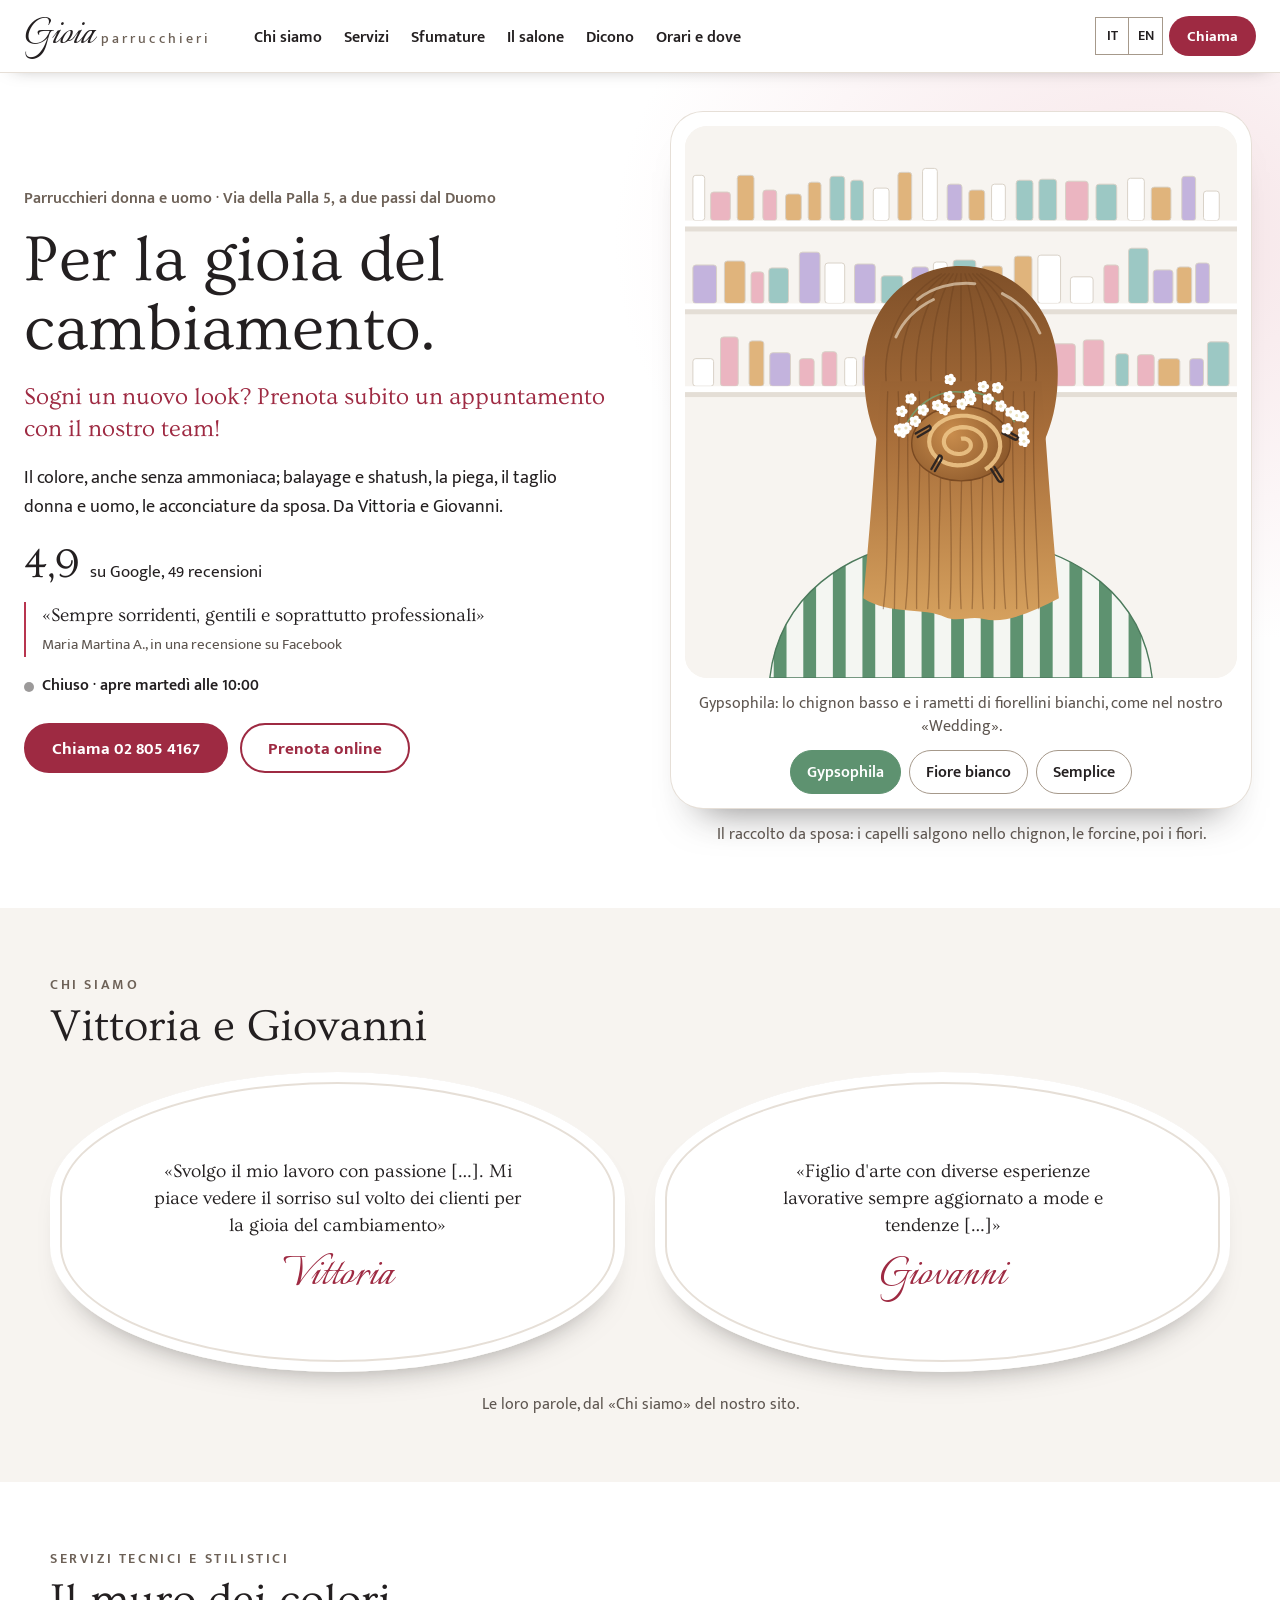
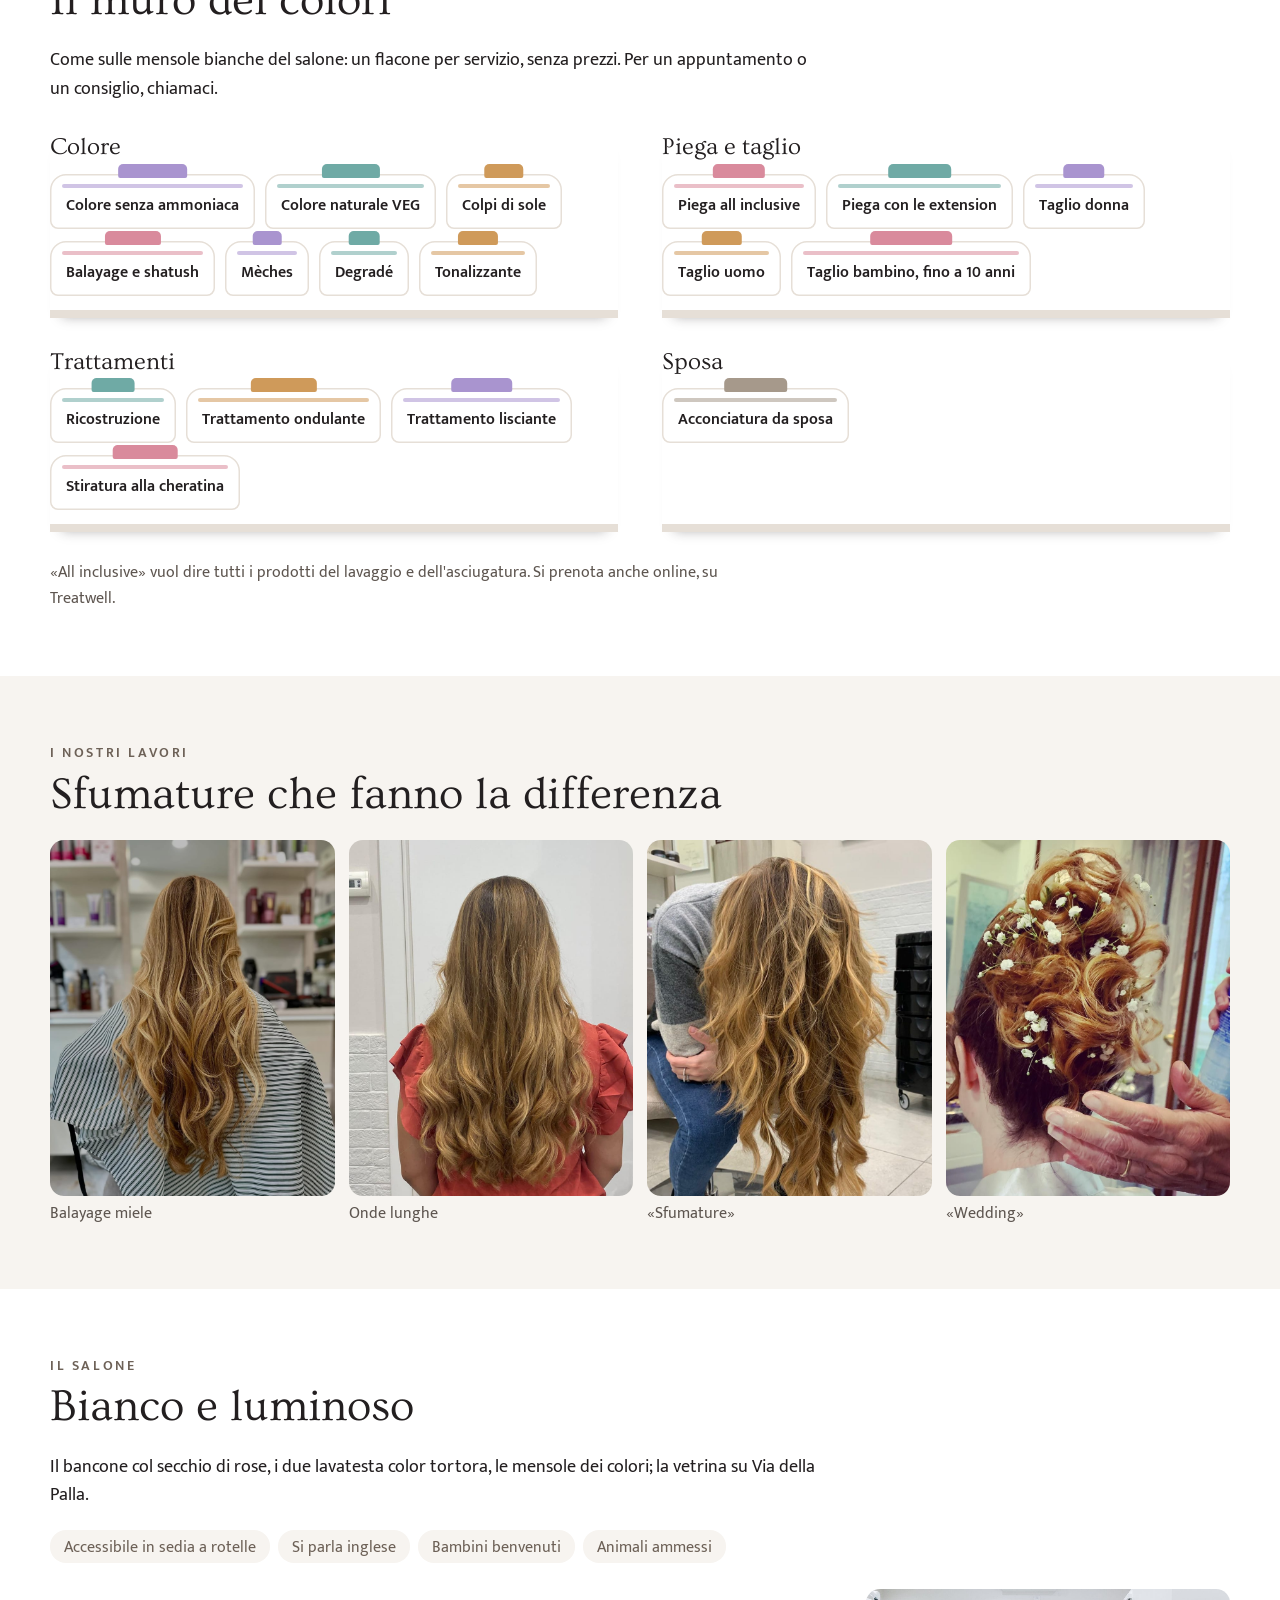
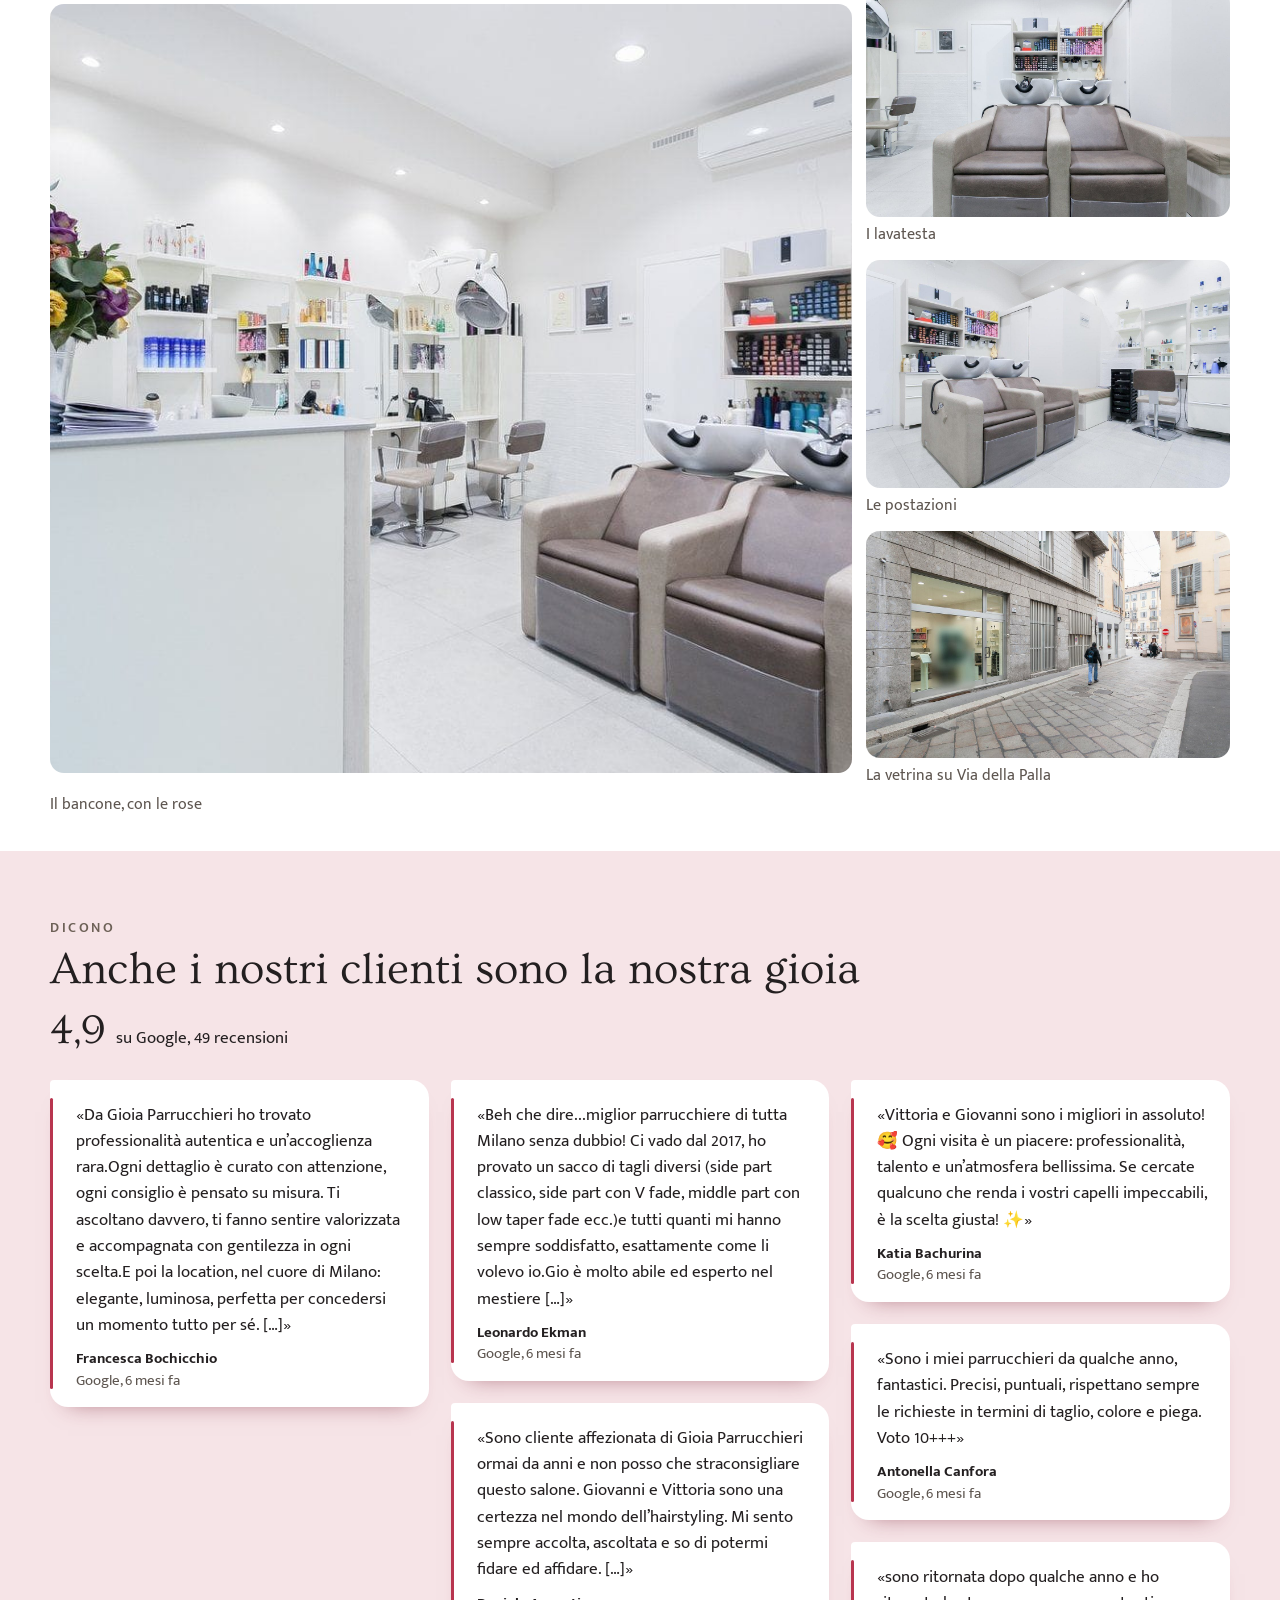
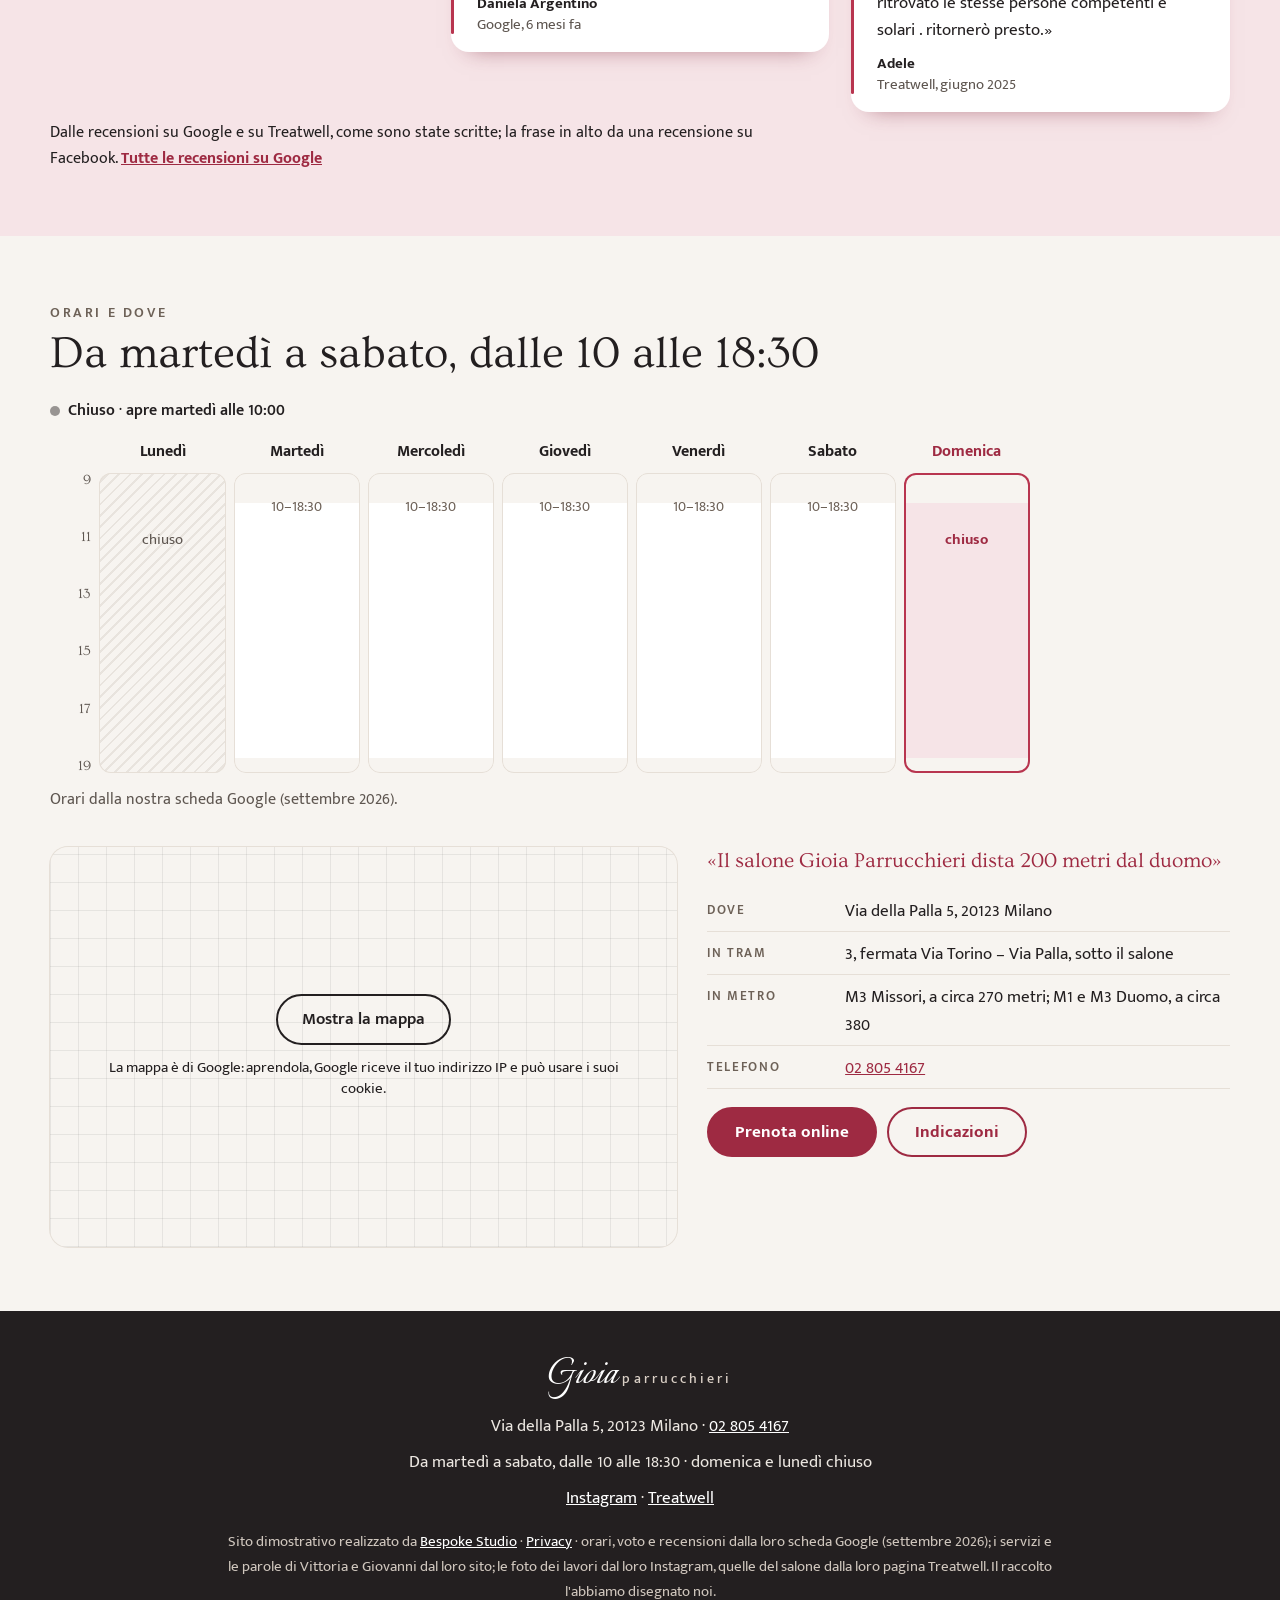
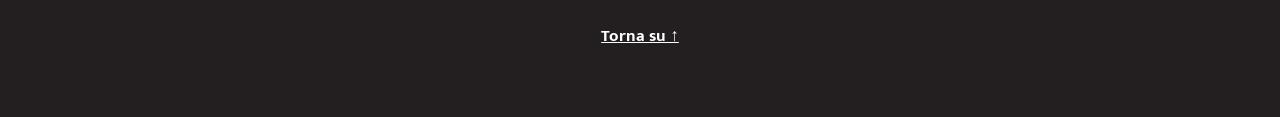
==== commit bd3eb85e: "Privacy e pulizia: caratteri sul sito, mappa al clic, informativa, noindex - caratteri copiati nel s" ====
--- a/index.html
+++ b/index.html
@@ -3,6 +3,7 @@
 <head>
 <meta charset="utf-8">
 <meta name="viewport" content="width=device-width, initial-scale=1">
+<meta name="robots" content="noindex">
 <script>(function(){var r=document.documentElement;r.classList.remove('no-js');
 /* la firma: finché main.js non parte c'è la cliente coi capelli sciolti; se il codice non arriva, dopo 2,5 s il raccolto finito */
 try{if(!matchMedia('(prefers-reduced-motion: reduce)').matches){r.classList.add('firma-attesa');window.__attesaRaccolto=setTimeout(function(){r.classList.remove('firma-attesa')},2500)}}catch(e){}})()</script>
@@ -20,15 +21,52 @@
 <link rel="icon" href="img/favicon.svg" type="image/svg+xml">
 <link rel="icon" href="img/favicon-32.png" sizes="32x32" type="image/png">
 <link rel="apple-touch-icon" href="img/apple-touch-icon.png">
-<link rel="preconnect" href="https://fonts.googleapis.com">
-<link rel="preconnect" href="https://fonts.gstatic.com" crossorigin>
-<link href="https://fonts.googleapis.com/css2?family=Italianno&amp;family=Ovo&amp;family=Mukta+Mahee:wght@400;500;600;700&amp;display=swap" rel="stylesheet">
+<link rel="stylesheet" href="fonts/fonts.css?v=1">
 <link rel="stylesheet" href="css/styles.css?v=1">
 <script src="https://cdn.jsdelivr.net/npm/gsap@3.12.5/dist/gsap.min.js" defer></script>
 <script src="https://cdn.jsdelivr.net/npm/gsap@3.12.5/dist/ScrollTrigger.min.js" defer></script>
 <script src="js/main.js?v=1" defer></script>
 <script type="application/ld+json">
-{"@context":"https://schema.org","@type":"HairSalon","name":"Gioia Parrucchieri","description":"Parrucchieri donna e uomo in Via della Palla 5 a Milano, a due passi dal Duomo: colore anche senza ammoniaca, balayage e shatush, piega, taglio, acconciature da sposa.","url":"https://rotenzark.github.io/gioia-parrucchieri/","image":"https://rotenzark.github.io/gioia-parrucchieri/img/og.jpg","telephone":"+39 02 805 4167","address":{"@type":"PostalAddress","streetAddress":"Via della Palla 5","postalCode":"20123","addressLocality":"Milano","addressRegion":"MI","addressCountry":"IT"},"geo":{"@type":"GeoCoordinates","latitude":45.461249,"longitude":9.186181},"openingHoursSpecification":[{"@type":"OpeningHoursSpecification","dayOfWeek":["Tuesday","Wednesday","Thursday","Friday","Saturday"],"opens":"10:00","closes":"18:30"}],"aggregateRating":{"@type":"AggregateRating","ratingValue":"4.9","reviewCount":"49","bestRating":"5"},"sameAs":["https://www.instagram.com/gioia_parrucchieri/","https://www.treatwell.it/salone/gioia-parrucchieri/"]}
+{
+  "@context": "https://schema.org",
+  "@type": "HairSalon",
+  "name": "Gioia Parrucchieri",
+  "description": "Parrucchieri donna e uomo in Via della Palla 5 a Milano, a due passi dal Duomo: colore anche senza ammoniaca, balayage e shatush, piega, taglio, acconciature da sposa.",
+  "url": "https://rotenzark.github.io/gioia-parrucchieri/",
+  "image": "https://rotenzark.github.io/gioia-parrucchieri/img/og.jpg",
+  "telephone": "+39 02 805 4167",
+  "address": {
+    "@type": "PostalAddress",
+    "streetAddress": "Via della Palla 5",
+    "postalCode": "20123",
+    "addressLocality": "Milano",
+    "addressRegion": "MI",
+    "addressCountry": "IT"
+  },
+  "geo": {
+    "@type": "GeoCoordinates",
+    "latitude": 45.461249,
+    "longitude": 9.186181
+  },
+  "openingHoursSpecification": [
+    {
+      "@type": "OpeningHoursSpecification",
+      "dayOfWeek": [
+        "Tuesday",
+        "Wednesday",
+        "Thursday",
+        "Friday",
+        "Saturday"
+      ],
+      "opens": "10:00",
+      "closes": "18:30"
+    }
+  ],
+  "sameAs": [
+    "https://www.instagram.com/gioia_parrucchieri/",
+    "https://www.treatwell.it/salone/gioia-parrucchieri/"
+  ]
+}
 </script>
 </head>
 <body>
@@ -234,12 +272,12 @@
     <h2 id="diconoT" class="capitolo__titolo" data-i18n="d.titolo">Anche i nostri clienti sono la nostra gioia</h2>
     <p class="voto voto--sezione"><b class="voto__n">4,9</b> <span class="voto__su" data-i18n="d.google">su Google, 49 recensioni</span></p>
     <ul class="biglietti">
-      <li class="biglietto reveal"><p class="biglietto__testo">«Da Gioia Parrucchieri ho trovato professionalità autentica e un’accoglienza rara.Ogni dettaglio è curato con attenzione, ogni consiglio è pensato su misura. Ti ascoltano davvero, ti fanno sentire valorizzata e accompagnata con gentilezza in ogni scelta.E poi la location, nel cuore di Milano: elegante, luminosa, perfetta per concedersi un momento tutto per sé. […]»</p><p class="biglietto__chi"><b>Francesca Bochicchio</b> <span data-i18n="d.g6m">Google, 6 mesi fa</span></p></li>
-      <li class="biglietto reveal"><p class="biglietto__testo">«Beh che dire...miglior parrucchiere di tutta Milano senza dubbio! Ci vado dal 2017, ho provato un sacco di tagli diversi (side part classico, side part con V fade, middle part con low taper fade ecc.)e tutti quanti mi hanno sempre soddisfatto, esattamente come li volevo io.Gio è molto abile ed esperto nel mestiere […]»</p><p class="biglietto__chi"><b>Leonardo Ekman</b> <span data-i18n="d.g6m">Google, 6 mesi fa</span></p></li>
-      <li class="biglietto reveal"><p class="biglietto__testo">«Sono cliente affezionata di Gioia Parrucchieri ormai da anni e non posso che straconsigliare questo salone. Giovanni e Vittoria sono una certezza nel mondo dell’hairstyling. Mi sento sempre accolta, ascoltata e so di potermi fidare ed affidare. […]»</p><p class="biglietto__chi"><b>Daniela Argentino</b> <span data-i18n="d.g6m">Google, 6 mesi fa</span></p></li>
-      <li class="biglietto reveal"><p class="biglietto__testo">«Vittoria e Giovanni sono i migliori in assoluto!🥰 Ogni visita è un piacere: professionalità, talento e un’atmosfera bellissima. Se cercate qualcuno che renda i vostri capelli impeccabili, è la scelta giusta! ✨»</p><p class="biglietto__chi"><b>Katia Bachurina</b> <span data-i18n="d.g6m">Google, 6 mesi fa</span></p></li>
-      <li class="biglietto reveal"><p class="biglietto__testo">«Sono i miei parrucchieri da qualche anno, fantastici. Precisi, puntuali, rispettano sempre le richieste in termini di taglio, colore e piega. Voto 10+++»</p><p class="biglietto__chi"><b>Antonella Canfora</b> <span data-i18n="d.g6m">Google, 6 mesi fa</span></p></li>
-      <li class="biglietto reveal"><p class="biglietto__testo">«sono ritornata dopo qualche anno e ho ritrovato le stesse persone competenti e solari . ritornerò presto.»</p><p class="biglietto__chi"><b>Adele</b> <span data-i18n="d.tw">Treatwell, giugno 2025</span></p></li>
+      <li class="biglietto reveal"><p lang="it" class="biglietto__testo">«Da Gioia Parrucchieri ho trovato professionalità autentica e un’accoglienza rara.Ogni dettaglio è curato con attenzione, ogni consiglio è pensato su misura. Ti ascoltano davvero, ti fanno sentire valorizzata e accompagnata con gentilezza in ogni scelta.E poi la location, nel cuore di Milano: elegante, luminosa, perfetta per concedersi un momento tutto per sé. […]»</p><p class="biglietto__chi"><b>Francesca Bochicchio</b> <span data-i18n="d.g6m">Google, 6 mesi fa</span></p></li>
+      <li class="biglietto reveal"><p lang="it" class="biglietto__testo">«Beh che dire...miglior parrucchiere di tutta Milano senza dubbio! Ci vado dal 2017, ho provato un sacco di tagli diversi (side part classico, side part con V fade, middle part con low taper fade ecc.)e tutti quanti mi hanno sempre soddisfatto, esattamente come li volevo io.Gio è molto abile ed esperto nel mestiere […]»</p><p class="biglietto__chi"><b>Leonardo Ekman</b> <span data-i18n="d.g6m">Google, 6 mesi fa</span></p></li>
+      <li class="biglietto reveal"><p lang="it" class="biglietto__testo">«Sono cliente affezionata di Gioia Parrucchieri ormai da anni e non posso che straconsigliare questo salone. Giovanni e Vittoria sono una certezza nel mondo dell’hairstyling. Mi sento sempre accolta, ascoltata e so di potermi fidare ed affidare. […]»</p><p class="biglietto__chi"><b>Daniela Argentino</b> <span data-i18n="d.g6m">Google, 6 mesi fa</span></p></li>
+      <li class="biglietto reveal"><p lang="it" class="biglietto__testo">«Vittoria e Giovanni sono i migliori in assoluto!🥰 Ogni visita è un piacere: professionalità, talento e un’atmosfera bellissima. Se cercate qualcuno che renda i vostri capelli impeccabili, è la scelta giusta! ✨»</p><p class="biglietto__chi"><b>Katia Bachurina</b> <span data-i18n="d.g6m">Google, 6 mesi fa</span></p></li>
+      <li class="biglietto reveal"><p lang="it" class="biglietto__testo">«Sono i miei parrucchieri da qualche anno, fantastici. Precisi, puntuali, rispettano sempre le richieste in termini di taglio, colore e piega. Voto 10+++»</p><p class="biglietto__chi"><b>Antonella Canfora</b> <span data-i18n="d.g6m">Google, 6 mesi fa</span></p></li>
+      <li class="biglietto reveal"><p lang="it" class="biglietto__testo">«sono ritornata dopo qualche anno e ho ritrovato le stesse persone competenti e solari . ritornerò presto.»</p><p class="biglietto__chi"><b>Adele</b> <span data-i18n="d.tw">Treatwell, giugno 2025</span></p></li>
     </ul>
     <p class="dicono__nota"><span data-i18n="d.nota">Dalle recensioni su Google e su Treatwell, come sono state scritte; la frase in alto da una recensione su Facebook.</span> <a href="https://www.google.com/maps/search/?api=1&amp;query=Gioia+parrucchieri%2C+Via+della+Palla+5%2C+20123+Milano" target="_blank" rel="noopener" data-i18n="d.tutte">Tutte le recensioni su Google</a></p>
   </section>
@@ -262,7 +300,7 @@
     <p class="orari__nota" data-i18n="o.nota">Orari dalla nostra scheda Google (settembre 2026).</p>
     <div class="dove" id="dove">
       <div class="cartina reveal">
-        <iframe title="Mappa: Gioia Parrucchieri, Via della Palla 5, Milano" data-i18n-title="w.mappa" src="https://maps.google.com/maps?q=Gioia%20parrucchieri%2C%20Via%20della%20Palla%205%2C%2020123%20Milano&amp;z=16&amp;output=embed" width="600" height="400" loading="lazy" referrerpolicy="no-referrer-when-downgrade"></iframe>
+        <div class="mappa-clic" data-mappa-clic style="--mappa-h: 400px"><template><iframe title="Mappa: Gioia Parrucchieri, Via della Palla 5, Milano" data-i18n-title="w.mappa" src="https://maps.google.com/maps?q=Gioia%20parrucchieri%2C%20Via%20della%20Palla%205%2C%2020123%20Milano&amp;z=16&amp;output=embed" width="600" height="400" loading="lazy" referrerpolicy="no-referrer-when-downgrade"></iframe></template><div class="mappa-clic__velo"><a class="mappa-clic__btn" href="https://www.google.com/maps/search/?api=1&amp;query=Gioia+parrucchieri%2C+Via+della+Palla+5%2C+20123+Milano" target="_blank" rel="noopener">Mostra la mappa</a><p class="mappa-clic__nota">La mappa è di Google: aprendola, Google riceve il tuo indirizzo IP e può usare i suoi cookie.</p></div></div>
       </div>
       <div>
         <p class="dove__loro" data-i18n="w.loro">«Il salone Gioia Parrucchieri dista 200 metri dal duomo»</p>
@@ -285,7 +323,7 @@
     <p class="piede__dove">Via della Palla 5, 20123 Milano · <a href="tel:+39028054167" class="intero">02 805 4167</a></p>
     <p class="piede__orario" data-i18n="f2.orario">Da martedì a sabato, dalle 10 alle 18:30 · domenica e lunedì chiuso</p>
     <p class="piede__social"><a href="https://www.instagram.com/gioia_parrucchieri/" target="_blank" rel="noopener">Instagram</a> · <a href="https://www.treatwell.it/salone/gioia-parrucchieri/" target="_blank" rel="noopener">Treatwell</a></p>
-    <p class="piede__cred" data-i18n="f2.cred">Sito dimostrativo realizzato da <a href="https://bespokestud.io" rel="noopener">Bespoke Studio</a> · orari, voto e recensioni dalla loro scheda Google (settembre 2026); i servizi e le parole di Vittoria e Giovanni dal loro sito; le foto dei lavori dal loro Instagram, quelle del salone dalla loro pagina Treatwell. Il raccolto l'abbiamo disegnato noi.</p>
+    <p class="piede__cred" data-i18n="f2.cred">Sito dimostrativo realizzato da <a href="https://bespokestud.io" rel="noopener">Bespoke Studio</a> · <a href="privacy.html">Privacy</a> · orari, voto e recensioni dalla loro scheda Google (settembre 2026); i servizi e le parole di Vittoria e Giovanni dal loro sito; le foto dei lavori dal loro Instagram, quelle del salone dalla loro pagina Treatwell. Il raccolto l'abbiamo disegnato noi.</p>
     <p><a class="piede__su" href="#inizio" data-i18n="f2.su">Torna su ↑</a></p>
   </div>
 </footer>
@@ -300,5 +338,6 @@
   <img id="lightboxImg" src="" alt="">
 </div>
 
+<script src="js/mappa-clic.js?v=1" defer></script>
 </body>
 </html>
--- a/fonts/fonts.css
+++ b/fonts/fonts.css
@@ -0,0 +1,145 @@
+/* Caratteri ospitati sul sito: nessuna richiesta a Google Fonts o Fontshare (giro privacy 1/10/2026). Licenze in LICENSE.txt. */
+/* vietnamese */
+@font-face {
+  font-family: 'Italianno';
+  font-style: normal;
+  font-weight: 400;
+  font-display: swap;
+  src: url(italianno-v18-dg4n_p3sv6gCJkwzT6RXh5wocwM.woff2) format('woff2');
+  unicode-range: U+0102-0103, U+0110-0111, U+0128-0129, U+0168-0169, U+01A0-01A1, U+01AF-01B0, U+0300-0301, U+0303-0304, U+0308-0309, U+0323, U+0329, U+1EA0-1EF9, U+20AB;
+}
+/* latin-ext */
+@font-face {
+  font-family: 'Italianno';
+  font-style: normal;
+  font-weight: 400;
+  font-display: swap;
+  src: url(italianno-v18-dg4n_p3sv6gCJkwzT6RXhpwocwM.woff2) format('woff2');
+  unicode-range: U+0100-02BA, U+02BD-02C5, U+02C7-02CC, U+02CE-02D7, U+02DD-02FF, U+0304, U+0308, U+0329, U+1D00-1DBF, U+1E00-1E9F, U+1EF2-1EFF, U+2020, U+20A0-20AB, U+20AD-20C0, U+2113, U+2C60-2C7F, U+A720-A7FF;
+}
+/* latin */
+@font-face {
+  font-family: 'Italianno';
+  font-style: normal;
+  font-weight: 400;
+  font-display: swap;
+  src: url(italianno-v18-dg4n_p3sv6gCJkwzT6RXiJwo.woff2) format('woff2');
+  unicode-range: U+0000-00FF, U+0131, U+0152-0153, U+02BB-02BC, U+02C6, U+02DA, U+02DC, U+0304, U+0308, U+0329, U+2000-206F, U+20AC, U+2122, U+2191, U+2193, U+2212, U+2215, U+FEFF, U+FFFD;
+}
+/* gurmukhi */
+@font-face {
+  font-family: 'Mukta Mahee';
+  font-style: normal;
+  font-weight: 400;
+  font-display: swap;
+  src: url(muktamahee-v19-XRXQ3IOIi0hcP8iVU67hA9vpUT8_DQ.woff2) format('woff2');
+  unicode-range: U+0951-0952, U+0964-0965, U+0A01-0A76, U+200C-200D, U+20B9, U+25CC, U+262C, U+A830-A839;
+}
+/* latin-ext */
+@font-face {
+  font-family: 'Mukta Mahee';
+  font-style: normal;
+  font-weight: 400;
+  font-display: swap;
+  src: url(muktamahee-v19-XRXQ3IOIi0hcP8iVU67hA9vEUT8_DQ.woff2) format('woff2');
+  unicode-range: U+0100-02BA, U+02BD-02C5, U+02C7-02CC, U+02CE-02D7, U+02DD-02FF, U+0304, U+0308, U+0329, U+1D00-1DBF, U+1E00-1E9F, U+1EF2-1EFF, U+2020, U+20A0-20AB, U+20AD-20C0, U+2113, U+2C60-2C7F, U+A720-A7FF;
+}
+/* latin */
+@font-face {
+  font-family: 'Mukta Mahee';
+  font-style: normal;
+  font-weight: 400;
+  font-display: swap;
+  src: url(muktamahee-v19-XRXQ3IOIi0hcP8iVU67hA9vKUT8.woff2) format('woff2');
+  unicode-range: U+0000-00FF, U+0131, U+0152-0153, U+02BB-02BC, U+02C6, U+02DA, U+02DC, U+0304, U+0308, U+0329, U+2000-206F, U+20AC, U+2122, U+2191, U+2193, U+2212, U+2215, U+FEFF, U+FFFD;
+}
+/* gurmukhi */
+@font-face {
+  font-family: 'Mukta Mahee';
+  font-style: normal;
+  font-weight: 500;
+  font-display: swap;
+  src: url(muktamahee-v19-XRXN3IOIi0hcP8iVU67hA9M5ciojLHZaZA.woff2) format('woff2');
+  unicode-range: U+0951-0952, U+0964-0965, U+0A01-0A76, U+200C-200D, U+20B9, U+25CC, U+262C, U+A830-A839;
+}
+/* latin-ext */
+@font-face {
+  font-family: 'Mukta Mahee';
+  font-style: normal;
+  font-weight: 500;
+  font-display: swap;
+  src: url(muktamahee-v19-XRXN3IOIi0hcP8iVU67hA9M5cioOLHZaZA.woff2) format('woff2');
+  unicode-range: U+0100-02BA, U+02BD-02C5, U+02C7-02CC, U+02CE-02D7, U+02DD-02FF, U+0304, U+0308, U+0329, U+1D00-1DBF, U+1E00-1E9F, U+1EF2-1EFF, U+2020, U+20A0-20AB, U+20AD-20C0, U+2113, U+2C60-2C7F, U+A720-A7FF;
+}
+/* latin */
+@font-face {
+  font-family: 'Mukta Mahee';
+  font-style: normal;
+  font-weight: 500;
+  font-display: swap;
+  src: url(muktamahee-v19-XRXN3IOIi0hcP8iVU67hA9M5cioALHY.woff2) format('woff2');
+  unicode-range: U+0000-00FF, U+0131, U+0152-0153, U+02BB-02BC, U+02C6, U+02DA, U+02DC, U+0304, U+0308, U+0329, U+2000-206F, U+20AC, U+2122, U+2191, U+2193, U+2212, U+2215, U+FEFF, U+FFFD;
+}
+/* gurmukhi */
+@font-face {
+  font-family: 'Mukta Mahee';
+  font-style: normal;
+  font-weight: 600;
+  font-display: swap;
+  src: url(muktamahee-v19-XRXN3IOIi0hcP8iVU67hA9MVdSojLHZaZA.woff2) format('woff2');
+  unicode-range: U+0951-0952, U+0964-0965, U+0A01-0A76, U+200C-200D, U+20B9, U+25CC, U+262C, U+A830-A839;
+}
+/* latin-ext */
+@font-face {
+  font-family: 'Mukta Mahee';
+  font-style: normal;
+  font-weight: 600;
+  font-display: swap;
+  src: url(muktamahee-v19-XRXN3IOIi0hcP8iVU67hA9MVdSoOLHZaZA.woff2) format('woff2');
+  unicode-range: U+0100-02BA, U+02BD-02C5, U+02C7-02CC, U+02CE-02D7, U+02DD-02FF, U+0304, U+0308, U+0329, U+1D00-1DBF, U+1E00-1E9F, U+1EF2-1EFF, U+2020, U+20A0-20AB, U+20AD-20C0, U+2113, U+2C60-2C7F, U+A720-A7FF;
+}
+/* latin */
+@font-face {
+  font-family: 'Mukta Mahee';
+  font-style: normal;
+  font-weight: 600;
+  font-display: swap;
+  src: url(muktamahee-v19-XRXN3IOIi0hcP8iVU67hA9MVdSoALHY.woff2) format('woff2');
+  unicode-range: U+0000-00FF, U+0131, U+0152-0153, U+02BB-02BC, U+02C6, U+02DA, U+02DC, U+0304, U+0308, U+0329, U+2000-206F, U+20AC, U+2122, U+2191, U+2193, U+2212, U+2215, U+FEFF, U+FFFD;
+}
+/* gurmukhi */
+@font-face {
+  font-family: 'Mukta Mahee';
+  font-style: normal;
+  font-weight: 700;
+  font-display: swap;
+  src: url(muktamahee-v19-XRXN3IOIi0hcP8iVU67hA9NxdCojLHZaZA.woff2) format('woff2');
+  unicode-range: U+0951-0952, U+0964-0965, U+0A01-0A76, U+200C-200D, U+20B9, U+25CC, U+262C, U+A830-A839;
+}
+/* latin-ext */
+@font-face {
+  font-family: 'Mukta Mahee';
+  font-style: normal;
+  font-weight: 700;
+  font-display: swap;
+  src: url(muktamahee-v19-XRXN3IOIi0hcP8iVU67hA9NxdCoOLHZaZA.woff2) format('woff2');
+  unicode-range: U+0100-02BA, U+02BD-02C5, U+02C7-02CC, U+02CE-02D7, U+02DD-02FF, U+0304, U+0308, U+0329, U+1D00-1DBF, U+1E00-1E9F, U+1EF2-1EFF, U+2020, U+20A0-20AB, U+20AD-20C0, U+2113, U+2C60-2C7F, U+A720-A7FF;
+}
+/* latin */
+@font-face {
+  font-family: 'Mukta Mahee';
+  font-style: normal;
+  font-weight: 700;
+  font-display: swap;
+  src: url(muktamahee-v19-XRXN3IOIi0hcP8iVU67hA9NxdCoALHY.woff2) format('woff2');
+  unicode-range: U+0000-00FF, U+0131, U+0152-0153, U+02BB-02BC, U+02C6, U+02DA, U+02DC, U+0304, U+0308, U+0329, U+2000-206F, U+20AC, U+2122, U+2191, U+2193, U+2212, U+2215, U+FEFF, U+FFFD;
+}
+/* latin */
+@font-face {
+  font-family: 'Ovo';
+  font-style: normal;
+  font-weight: 400;
+  font-display: swap;
+  src: url(ovo-v18-yYLl0h7WyfzTzI44.woff2) format('woff2');
+  unicode-range: U+0000-00FF, U+0131, U+0152-0153, U+02BB-02BC, U+02C6, U+02DA, U+02DC, U+0304, U+0308, U+0329, U+2000-206F, U+20AC, U+2122, U+2191, U+2193, U+2212, U+2215, U+FEFF, U+FFFD;
+}
--- a/css/styles.css
+++ b/css/styles.css
@@ -293,3 +293,12 @@
 .firma-attesa .forcine { transform: translate(14px, 0px); }
 .firma-attesa .fiori[data-m="0"] { transform: translate(280px, 322px) scale(0.6) translate(-280px, -322px); }
 /*/RACCOLTO*/
+
+/*MAPPACLIC*/
+/* la mappa Google si carica solo al clic (giro privacy 1/10/2026) */
+.mappa-clic { display: flex; align-items: center; justify-content: center; width: 100%; height: 100%; min-height: var(--mappa-h, 320px); box-sizing: border-box; padding: 24px; text-align: center; background: repeating-linear-gradient(0deg, rgba(127, 127, 127, 0.14) 0 1px, transparent 1px 28px), repeating-linear-gradient(90deg, rgba(127, 127, 127, 0.14) 0 1px, transparent 1px 28px); }
+.mappa-clic__velo { display: flex; flex-direction: column; align-items: center; gap: 12px; max-width: 32em; }
+.mappa-clic__btn { display: inline-block; padding: 0.75em 1.4em; border: 2px solid currentColor; border-radius: 999px; color: inherit; font: inherit; font-weight: 600; line-height: 1.2; text-decoration: none; background: transparent; cursor: pointer; }
+.mappa-clic__btn:hover, .mappa-clic__btn:focus-visible { text-decoration: underline; }
+.mappa-clic__nota { margin: 0; font-size: 0.85em; line-height: 1.45; }
+/*/MAPPACLIC*/
